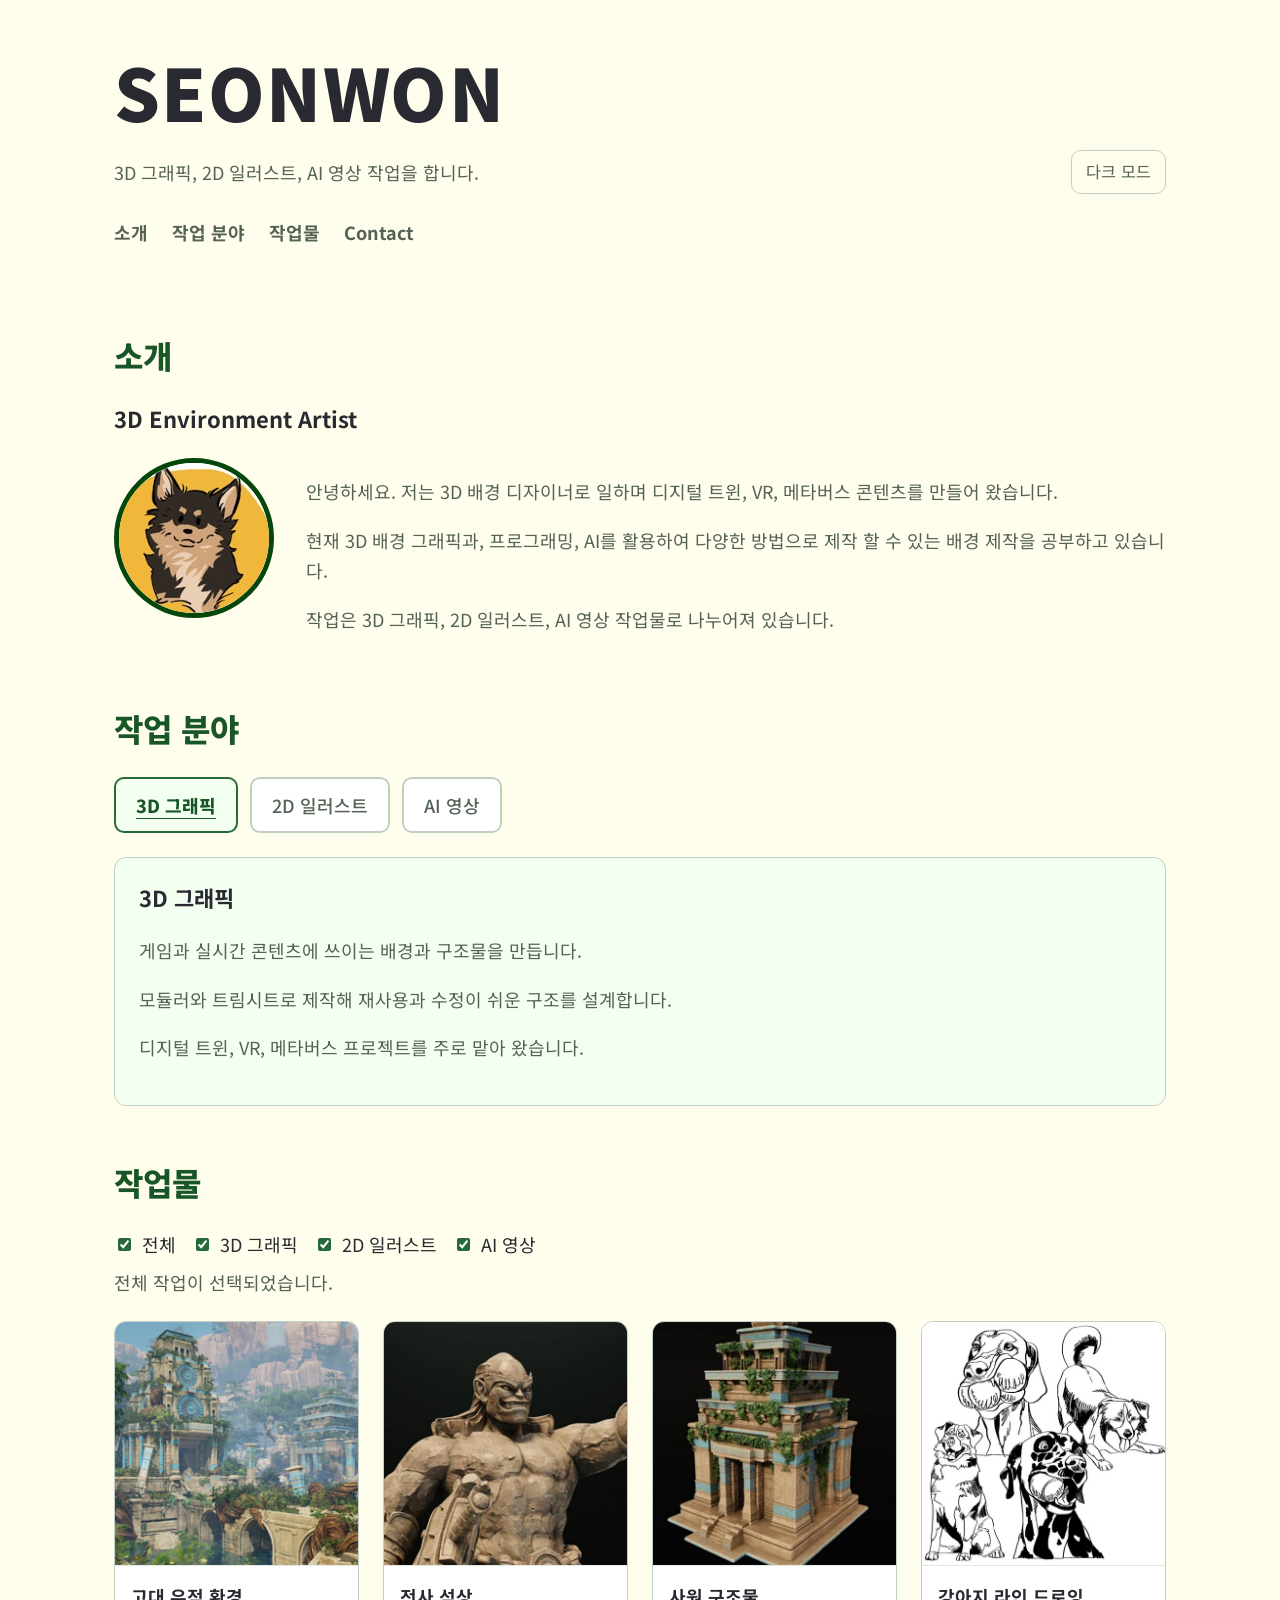
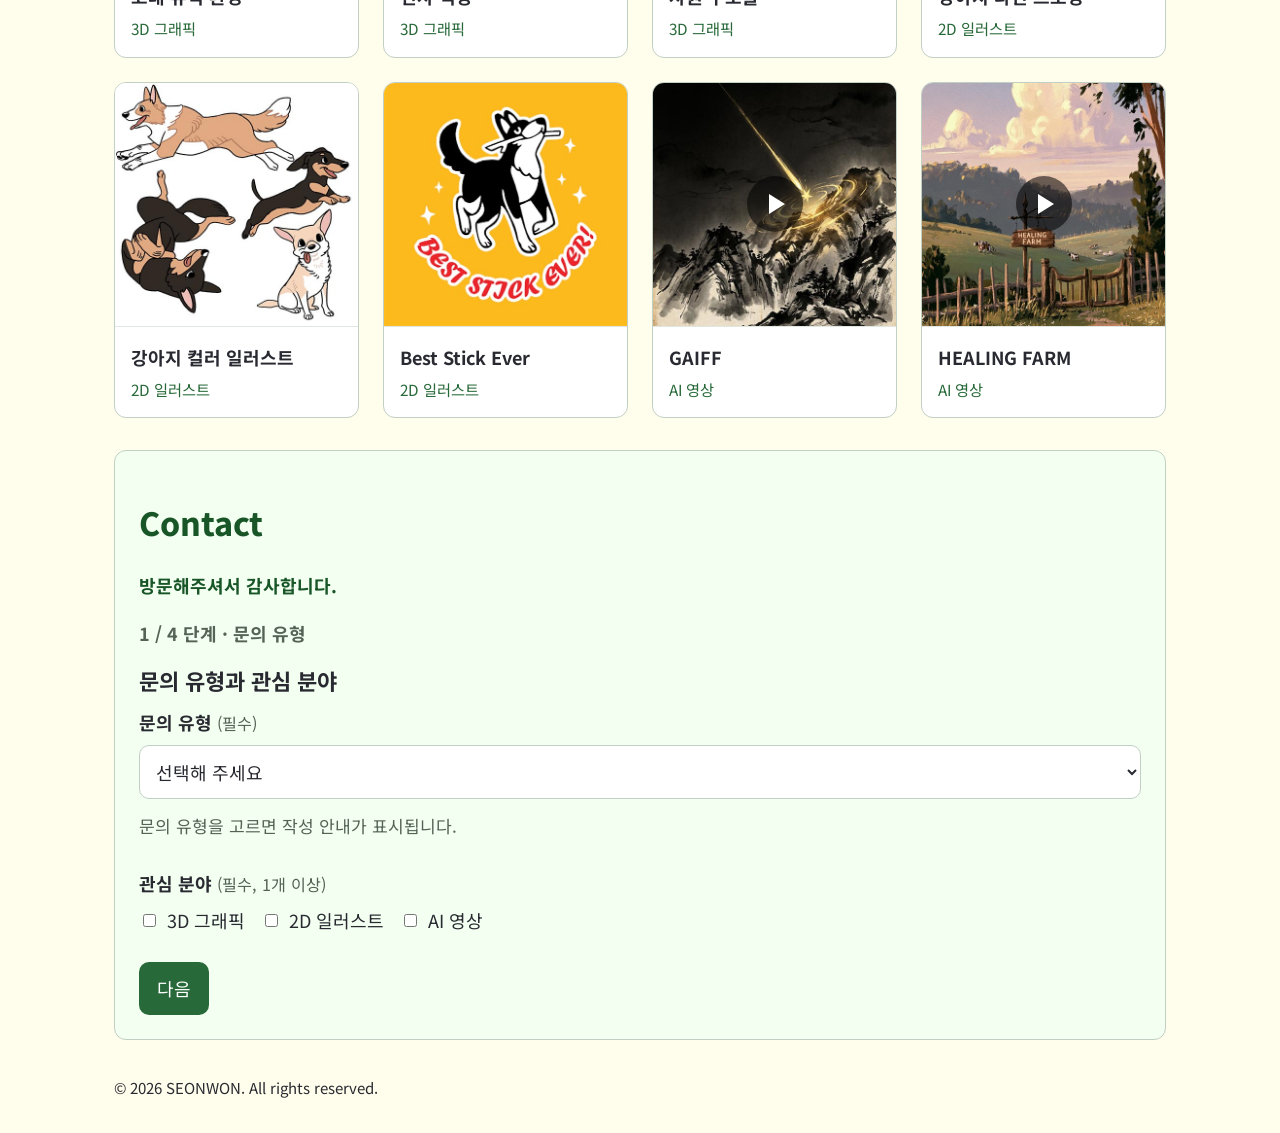
==== index.html @ eb2d67d2 "분야 이름을 3D 그래픽으로 통일함" ====
<!DOCTYPE html>
<html lang="ko">

<head>
  <meta charset="UTF-8">
  <meta name="viewport" content="width=device-width, initial-scale=1.0">
  <title>SEONWON</title>

  <link rel="preconnect" href="https://fonts.googleapis.com">
  <link rel="preconnect" href="https://fonts.gstatic.com" crossorigin>
  <link href="https://fonts.googleapis.com/css2?family=Noto+Sans+KR:wght@100..900&display=swap" rel="stylesheet">

  <link rel="stylesheet" href="style.css">
</head>

<body>
  <!--
    사용자 : 작업물을 보러 온 사람 (채용 담당자, 협업 제안자, 동료 창작자)
    목적 : 어떤 작업을 하는 사람인지 빠르게 파악한다.
    핵심 행동 : 관심 분야를 골라 작업물을 보고, 원본으로 이동하거나 문의를 남긴다.
    정보 순서 : 소개 > 작업 분야 > 작업물 > Contact
  -->
  <header>
    <h1>SEONWON</h1>

    <div class="header-row">
      <p>3D 그래픽, 2D 일러스트, AI 영상 작업을 합니다.</p>

      <!-- click 이벤트 : 테마 전환 -->
      <button id="themeButton" type="button">다크 모드</button>
    </div>

    <nav aria-label="Main Navigation">
      <a href="#about">소개</a>
      <a href="#fields">작업 분야</a>
      <a href="#works">작업물</a>
      <a href="#contact">Contact</a>
    </nav>
  </header>

  <main>
    <!-- 소개 -->
    <section id="about">
      <h2>소개</h2>
      <h3>3D Environment Artist</h3>

      <div class="about-row">
        <img src="assets/images/profile.jpg" alt="SEONWON 프로필 이미지">

        <div class="about-text">
          <p>안녕하세요. 저는 3D 배경 디자이너로 일하며 디지털 트윈, VR, 메타버스 콘텐츠를 만들어 왔습니다.</p>
          <p>현재 3D 배경 그래픽과, 프로그래밍, AI를 활용하여 다양한 방법으로 제작 할 수 있는 배경 제작을 공부하고 있습니다.</p>
          <p>작업은 3D 그래픽, 2D 일러스트, AI 영상 작업물로 나누어져 있습니다.</p>
        </div>
      </div>
    </section>

    <!-- 작업 분야 : 탭으로 전환 -->
    <section id="fields">
      <h2>작업 분야</h2>

      <!-- click 이벤트 : 탭 전환 -->
      <div class="tabs" role="tablist" aria-label="작업 분야 선택">
        <button type="button" class="tab is-active" data-target="#field-3d" aria-selected="true">3D 그래픽</button>
        <button type="button" class="tab" data-target="#field-illust" aria-selected="false">2D 일러스트</button>
        <button type="button" class="tab" data-target="#field-video" aria-selected="false">AI 영상</button>
      </div>

      <div id="field-3d" class="panel is-active">
        <h3>3D 그래픽</h3>
        <p>게임과 실시간 콘텐츠에 쓰이는 배경과 구조물을 만듭니다.</p>
        <p>모듈러와 트림시트로 제작해 재사용과 수정이 쉬운 구조를 설계합니다.</p>
        <p>디지털 트윈, VR, 메타버스 프로젝트를 주로 맡아 왔습니다.</p>
      </div>

      <div id="field-illust" class="panel" hidden>
        <h3>2D 일러스트</h3>
        <p>동물을 주제로 한 드로잉과 굿즈 디자인 작업을 합니다.</p>
        <p>드로잉과 일러스트 작업으로 스티커와 엽서 등의 굿즈를 제작중 입니다.</p>
        <p>무념무개라는 이름으로 작업을 올리고 있습니다.</p>
      </div>

      <div id="field-video" class="panel" hidden>
        <h3>AI 영상</h3>
        <p>AI 도구를 활용해 짧은 영상을 만듭니다.</p>
        <p>장면의 분위기와 연출을 직접 설계하고 다듬는 과정을 거칩니다.</p>
        <p>수묵화, 회화풍 배경 등 그림 질감을 살린 연출을 실험하고 있습니다.</p>
      </div>
    </section>

    <!-- 작업물 : 필터 + 그리드 + 모달 -->
    <section id="works">
      <h2>작업물</h2>

      <!-- change 이벤트 : 분야 필터 -->
      <div class="work-filter">
        <label class="checkrow">
          <input type="checkbox" id="checkAll" checked>
          전체
        </label>

        <label class="checkrow">
          <input type="checkbox" class="category-check" value="3d" checked>
          3D 그래픽
        </label>

        <label class="checkrow">
          <input type="checkbox" class="category-check" value="illust" checked>
          2D 일러스트
        </label>

        <label class="checkrow">
          <input type="checkbox" class="category-check" value="video" checked>
          AI 영상
        </label>
      </div>

      <p id="filterStatus" aria-live="polite">전체 작업이 선택되었습니다.</p>

      <!-- 카드는 script.js가 채웁니다 -->
      <ul id="workGrid" class="work-grid"></ul>
    </section>

    <!--
      연락처 : 4단계 문의 흐름
      사용자 목표 : 협업·작업 문의를 남긴다
      핵심 행동 : 유형·분야 선택 > 연락 정보 입력 > 내용 확인 후 제출
      완료 조건 : 3단계에서 제출하면 4단계 완료 화면이 표시된다
      단계 : 1 선택 > 2 입력 > 3 확인 > 4 완료 (script.js의 showStep()로 전환)
    -->
    <section id="contact" class="contact-card">
      <h2>Contact</h2>

      <!-- input 이벤트의 결과가 표시되는 자리 -->
      <p id="greeting" aria-live="polite">방문해주셔서 감사합니다.</p>

      <!-- 진행 상태 : showStep()이 갱신 -->
      <p id="stepStatus" aria-live="polite">1 / 4 단계 · 문의 유형</p>

      <!-- novalidate : 브라우저 기본 검사 대신 script.js가 직접 검사하고 안내 -->
      <form id="contact-form" novalidate>

        <!-- 1단계 : 선택 -->
        <div class="step-panel" data-step="1">
          <h3 tabindex="-1">문의 유형과 관심 분야</h3>

          <div class="field">
            <!-- change 이벤트 : 문의 유형 선택 -->
            <label for="inquiryType">문의 유형 <span class="required">(필수)</span></label>
            <select id="inquiryType" name="inquiryType" aria-required="true">
              <option value="">선택해 주세요</option>
              <option value="collab">협업 문의</option>
              <option value="work">작업 문의</option>
              <option value="etc">기타</option>
            </select>
            <p class="field-error" hidden></p>
          </div>

          <p id="inquiryGuide" aria-live="polite">문의 유형을 고르면 작성 안내가 표시됩니다.</p>

          <div class="field" role="group" aria-labelledby="interestLabel">
            <div id="interestLabel" class="field-label">관심 분야 <span class="required">(필수, 1개 이상)</span></div>

            <div class="work-filter">
              <label class="checkrow">
                <input type="checkbox" class="interest-check" name="interest" value="3d">
                3D 그래픽
              </label>

              <label class="checkrow">
                <input type="checkbox" class="interest-check" name="interest" value="illust">
                2D 일러스트
              </label>

              <label class="checkrow">
                <input type="checkbox" class="interest-check" name="interest" value="video">
                AI 영상
              </label>
            </div>
            <p class="field-error" hidden></p>
          </div>

          <div class="step-actions">
            <button type="button" class="next-button">다음</button>
          </div>
        </div>

        <!-- 2단계 : 입력 -->
        <div class="step-panel" data-step="2" hidden>
          <h3 tabindex="-1">연락 정보와 문의 내용</h3>

          <div class="field">
            <!-- input 이벤트 : 이름 입력 -->
            <label for="visitorName">이름 <span class="required">(필수)</span></label>
            <input type="text" id="visitorName" name="visitorName" maxlength="10" autocomplete="name" aria-required="true">
            <p class="field-error" hidden></p>
          </div>

          <div class="field">
            <label for="email">Email <span class="required">(필수)</span></label>
            <input type="email" id="email" name="email" autocomplete="email" aria-required="true">
            <p class="field-error" hidden></p>
          </div>

          <div class="field">
            <label for="message">Message <span class="required">(필수)</span></label>
            <textarea id="message" name="message" aria-required="true"></textarea>
            <p class="field-error" hidden></p>
          </div>

          <div class="step-actions">
            <button type="button" class="prev-button">이전</button>
            <button type="button" class="next-button">다음</button>
          </div>
        </div>

        <!-- 3단계 : 확인 (입력값은 script.js가 채웁니다) -->
        <div class="step-panel" data-step="3" hidden>
          <h3 tabindex="-1">입력 내용 확인</h3>
          <p>내용을 확인하고 제출해 주세요. 고칠 항목은 수정 버튼으로 돌아갈 수 있습니다.</p>

          <ul class="summary">
            <li class="summary-row">
              <span class="summary-label">문의 유형</span>
              <span class="summary-value" id="sumType"></span>
              <button type="button" class="edit-button" data-goto="1" aria-label="문의 유형 수정">수정</button>
            </li>
            <li class="summary-row">
              <span class="summary-label">관심 분야</span>
              <span class="summary-value" id="sumInterests"></span>
              <button type="button" class="edit-button" data-goto="1" aria-label="관심 분야 수정">수정</button>
            </li>
            <li class="summary-row">
              <span class="summary-label">이름</span>
              <span class="summary-value" id="sumName"></span>
              <button type="button" class="edit-button" data-goto="2" aria-label="이름 수정">수정</button>
            </li>
            <li class="summary-row">
              <span class="summary-label">Email</span>
              <span class="summary-value" id="sumEmail"></span>
              <button type="button" class="edit-button" data-goto="2" aria-label="이메일 수정">수정</button>
            </li>
            <li class="summary-row">
              <span class="summary-label">Message</span>
              <span class="summary-value" id="sumMessage"></span>
              <button type="button" class="edit-button" data-goto="2" aria-label="메시지 수정">수정</button>
            </li>
          </ul>

          <div class="step-actions">
            <button type="button" class="prev-button">이전</button>
            <button id="submitButton" type="submit">제출하기</button>
          </div>
        </div>

        <!-- 4단계 : 완료 -->
        <div class="step-panel" data-step="4" hidden>
          <h3 tabindex="-1">작성이 완료되었습니다</h3>

          <!-- 완료 메시지 : 제출할 때 script.js가 채웁니다 -->
          <p id="submitMessage"></p>

          <div class="step-actions">
            <button id="restartButton" type="button">새 문의 작성</button>
          </div>
        </div>

      </form>
    </section>

  </main>

  <footer>
    <small>© 2026 SEONWON. All rights reserved.</small>
  </footer>

  <!-- 작업물 상세 모달 -->
  <div id="workModal" class="modal" hidden>
    <div class="modal-overlay" data-close></div>

    <div class="modal-box" role="dialog" aria-modal="true" aria-labelledby="modalTitle">
      <button type="button" class="modal-close" data-close aria-label="닫기">✕</button>

      <!-- 이미지 또는 영상 플레이어가 들어가는 자리 -->
      <div id="modalMedia" class="modal-media"></div>

      <h3 id="modalTitle"></h3>
      <p id="modalDesc"></p>
      <a id="modalLink" class="modal-link" href="#" target="_blank" rel="noopener"></a>
    </div>
  </div>

  <!-- 자바스크립트 연결 -->
  <script src="script.js"></script>

</body>

</html>
---- style.css ----
/* ===== 색 팔레트 ===== */

:root{
    --bg: #fffdeb;            /* 페이지 배경 (크림) */
    --surface: #ffffff;       /* 카드, 모달 바탕 */
    --surface-soft: #f3fff1;  /* 패널, 연한 강조 바탕 */

    --text: #292a31;          /* 본문 글자 */
    --text-soft: #556357;     /* 설명문, 보조 글자 */

    --border: #c1cfc4;        /* 일반 테두리 */
    --border-soft: #dfe7e0;   /* 약한 구분선 */

    --green: #276938;         /* 메인 포인트 */
    --green-dark: #185527;    /* 제목, hover */
    --green-deep: #05460a;    /* 가장 진한 초록 */

    --focus: #5a9c6b;         /* 포커스 테두리 (배경과 확실히 달라야 함) */

    --success-text: #185527;
    --success-bg: #e3f5e6;

    --disabled-bg: #a8b5aa;

    --error: #b3261e;         /* 입력 오류 문구와 테두리 */
}

/* 다크 모드는 위 변수의 값만 바꿔치기. */
body.dark{
    --bg: #21271f;
    --surface: #2e332e;
    --surface-soft: #333a33;

    --text: #f3e7ce;
    --text-soft: #b6c2b5;

    --border: #4f584f;
    --border-soft: #3c443c;

    --green: #8cc47e;
    --green-dark: #a8d69b;
    --green-deep: #8cc47e;

    --focus: #c4b77e;

    --success-text: #d7f0d9;
    --success-bg: #2f4433;

    --disabled-bg: #4f584f;

    --error: #ff9a8f;

    --accent: #eba421;        /* 다크 모드에서만 쓰는 강조색 (선택된 탭) */
}


body{
    color: var(--text);
    font-family: 'Noto Sans KR', sans-serif;
    font-size: 18px;
    line-height: 1.6;
    margin: 0;
    background-color: var(--bg);
}

header,
main,
footer{
    /* 좁은 화면에서는 사용가능한 너비에 맞춰 줄어듬. */
    width: 100%;

    /* 넓은 화면에서도 콘텐츠는 1100px보다 커지지 않음. */
    max-width: 1100px;

    margin: 0 auto;
    padding-left: 24px;
    padding-right: 24px;
}

header{
    padding-top: 48px;
    padding-bottom: 32px;
}

section{
    margin-top: 56px;
}

footer{
    padding-top: 32px;
    padding-bottom: 32px;
}

*,
*::before,
*::after{
    box-sizing: border-box;
}

/* 모달이 열려 있는 동안 뒷배경이 스크롤되지 않게 */
body.modal-open{
    overflow: hidden;
}

/* ===== 헤더 ===== */

.header-row{
    display: flex;
    flex-wrap: wrap;
    align-items: center;
    justify-content: space-between;
    gap: 16px;
}

.header-row p{
    margin: 0;
}

nav{
    display: flex;

    /* 메뉴 들어갈 자리가 부족하면 다음 줄로 이동 */
    flex-wrap: wrap;

    gap: 24px;
    margin-top: 24px;
}

nav a {
    color: var(--text-soft);
    font-weight: 700;
    text-decoration: none;
}

nav a:hover{
    color: var(--green-dark);
}


/* ===== 제목 ===== */

h1{
    font-size: 72px;
    font-weight: 1000;
    line-height: 1.2;
    letter-spacing: 0.02em;
    margin: 0 0 16px;
}

h2{
    color: var(--green-dark);
    font-size: 32px;
    font-weight: 800;
    line-height: 1.3;
}

h3{
    font-size: 22px;
    font-weight: 700;
    line-height: 1.4;
}

p{
    color: var(--text-soft);
    line-height: 1.7;
}


/* ===== 소개 프로필 이미지 ===== */

.about-row{
    display: flex;
    align-items: flex-start;   /* 위쪽 선을 맞춤 */
    gap: 32px;
    margin-top: 24px;
}

#about img{
    display: block;
    width: 160px;
    height: 160px;
    object-fit: cover;
    border-radius: 50%;
    border: 5px solid var(--green-deep);

    /* 글이 길어져도 이미지가 찌그러지지 않게 고정 */
    flex: 0 0 auto;
    margin: 0;
}

.about-text p:first-child{
    margin-mid: 0;
}


/* ===== 입력 요소 공통 ===== */

input,
select,
textarea{
    width: 100%;
    min-width: 0;
    padding: 12px;
    color: var(--text);
    background-color: var(--surface);
    border: 1px solid var(--border);
    border-radius: 10px;
}

textarea{
    min-height: 120px;
    resize: vertical;
}

button {
    padding: 12px 18px;
    border: none;
    border-radius: 10px;
    color: #ffffff;
    background-color: var(--green);
    cursor: pointer;
    transition: background-color 0.2s, transform 0.2s;
}

input,
select,
textarea,
button{
    font: inherit;
}

/* hover는 기본색과 달라야함. */
button:hover {
    background-color: var(--green-dark);
}

/* 포커스 테두리는 배경색과 확실히 다르게 표현.
   키보드만 쓰는 사람에게는 지금 위치를 알려주는 유일한 표시입니다 */
button:focus,
input:focus,
select:focus,
textarea:focus{
    outline: 3px solid var(--focus);
    outline-offset: 2px;
}

button:active {
    transform: translateY(1px);
}

/* 테마 버튼 : 보조 기능이라 외곽선만 위 button 규칙을 덮어써야 하므로 반드시 아래쪽에 배치. */
#themeButton{
    flex: 0 0 auto;
    padding: 8px 14px;
    font-size: 0.9em;
    color: var(--text-soft);
    background-color: transparent;
    border: 1px solid var(--border);
}

#themeButton:hover{
    color: var(--green-dark);
    background-color: var(--surface-soft);
}

body.dark #themeButton:hover{
    color: var(--bg);
    background-color: var(--accent);
}


/* ===== 작업 분야 탭 ===== */

.tabs {
    display: flex;

    /* 자리가 부족하면 다음 줄로 넘어감 */
    flex-wrap: wrap;

    gap: 12px;
    margin-bottom: 24px;
}

.tab {
    padding: 12px 20px;

    border: 2px solid var(--border);

    border-radius: 10px;
    color: var(--text-soft);
    background-color: var(--surface);

    font-weight: 500;
    text-decoration: none;

    cursor: pointer;
}

.tab:hover {
    background-color: var(--surface-soft);
}

/* 선택된 탭 : 색 + 굵기 + 밑줄 세 가지로 표시. 색만으로 구분하면 색각 이상이 있는 사람은 알아볼 수 없다. */
.tab.is-active {
    color: var(--green-dark);
    border-color: var(--green);
    background-color: var(--surface-soft);
    font-weight: 800;
    text-decoration: underline;
    text-underline-offset: 5px;
}

body.dark .tab.is-active{
    color: var(--bg);
    border-color: var(--accent);
    background-color: var(--accent);
}

.panel {
    padding: 24px;
    border: 1px solid var(--border);
    border-radius: 12px;
    background-color: var(--surface-soft);
}

.panel h3{
    margin-top: 0;
}


/* ===== 작업물 필터 ===== */

.work-filter{
    display: flex;
    flex-wrap: wrap;
    gap: 16px;
    margin-bottom: 8px;
}

.checkrow{
    display: flex;
    align-items: center;
    gap: 8px;
}

/* 체크박스는 글자 옆에 작게 두어야 하므로 너비를 되돌림. */
.checkrow input[type="checkbox"]{
    width: auto;
    flex: 0 0 auto;
    accent-color: var(--green);
}

#filterStatus{
    margin-top: 0;
    margin-bottom: 24px;
}


/* ===== 작업물 그리드 ===== */

.work-grid{
    list-style-type: none;
    padding-left: 0;
    margin: 0;

    display: grid;
    grid-template-columns: repeat(auto-fit, minmax(240px, 1fr));
    gap: 24px;
}

.work-card{
    min-width: 0;
}

/* 카드 전체를 버튼으로 만들어 키보드로도 열 수 있도록 추가. */
.work-button{
    display: block;
    width: 100%;
    padding: 0;
    border: 1px solid var(--border);
    border-radius: 12px;
    background-color: var(--surface);
    overflow: hidden;
    text-align: left;
    color: inherit;
    cursor: pointer;
    transition: border-color 0.2s, transform 0.2s;
}

/* hover 시 테두리가 진해져야 반응이 보입니다 */
.work-button:hover{
    border-color: var(--green);
    background-color: var(--surface);
    transform: translateY(-2px);
}

.work-thumb{
    position: relative;
    display: block;

    aspect-ratio: 1 / 1;

    background-color: #ffffff;
}

.work-thumb img{
    display: block;
    width: 100%;
    height: 100%;
    object-fit: cover;
}

/* 영상 카드에만 올라가는 재생 아이콘 */
.play-icon{
    position: absolute;
    top: 50%;
    left: 50%;
    transform: translate(-50%, -50%);

    width: 56px;
    height: 56px;
    border-radius: 50%;
    background-color: rgba(0, 0, 0, 0.55);
}

.play-icon::after{
    content: "";
    position: absolute;
    top: 50%;
    left: 54%;
    transform: translate(-50%, -50%);

    border-style: solid;
    border-width: 10px 0 10px 16px;
    border-color: transparent transparent transparent #ffffff;
}

.work-info{
    display: block;
    padding: 16px;

    /* 흰 카드 위에서도 보이는 농도여야 구분선 역할을 합니다 */
    border-top: 1px solid var(--border-soft);
}

.work-title{
    display: block;
    font-weight: 700;
}

.work-category{
    display: block;
    margin-top: 5px;
    font-size: 0.85em;
    color: var(--green);
}


/* ===== 작업물 상세 모달 ===== */

.modal{
    position: fixed;
    inset: 0;
    z-index: 100;

    display: flex;
    align-items: center;
    justify-content: center;
    padding: 24px;
}

/* hidden 속성이 붙으면 display:flex 때문에 안 숨겨지므로 따로 지정. */
.modal[hidden]{
    display: none;
}

.modal-overlay{
    position: absolute;
    inset: 0;
    background-color: rgba(22, 28, 22, 0.72);
}

.modal-box{
    position: relative;
    width: 100%;
    max-width: 720px;
    max-height: 90vh;
    overflow-y: auto;

    padding: 24px;
    border-radius: 16px;
    background-color: var(--surface);
}

.modal-close{
    position: absolute;
    top: 16px;
    right: 16px;

    width: 40px;
    height: 40px;
    padding: 0;
    border-radius: 50%;
    color: var(--text-soft);
    background-color: var(--surface);
    border: 1px solid var(--border);
}

.modal-close:hover{
    color: var(--green-dark);
    background-color: var(--surface-soft);
}

.modal-media{
    border-radius: 12px;
    overflow: hidden;
    background-color: #ffffff;
}

.modal-media img{
    display: block;
    width: 100%;
    height: auto;
}

.modal-media iframe{
    display: block;
    width: 100%;

    aspect-ratio: 16 / 9;
    border: 0;
}

.modal-box h3{
    margin-bottom: 8px;
}

.modal-link{
    display: inline-block;
    margin-top: 8px;
    color: var(--green);
    font-weight: 700;
}


/* ===== Contact ===== */

.contact-card {
    padding: 24px;
    margin-top: 32px;
    background-color: var(--surface-soft);
    border: 1px solid var(--border);
    border-radius: 12px;
}

/* 입력 항목이 여러 개이므로 세로 정렬. */
form {
    display: flex;
    flex-direction: column;
    align-items: stretch;
    gap: 12px;
}

form label{
    font-weight: 700;
    margin-bottom: -4px;
}

#submitButton{
    /* 버튼만 내용 너비로 두어 폼이 답답해 보이지 않게 한다. */
    align-self: flex-start;
    margin-top: 8px;
}

#greeting{
    font-weight: 700;
    color: var(--green-dark);
    margin-top: 0;
}

#inquiryGuide{
    margin-top: 0;
    font-size: 0.95em;
}

#submitMessage{
     margin-top: 16px;
     color: var(--text-soft);
}

#submitMessage.is-success{
     color: var(--success-text);
     background-color: var(--success-bg);
     padding: 12px;
     border-radius: 10px;
     font-weight:700;
}

#submitButton:disabled{
     color: #ffffff;
     background-color: var(--disabled-bg);
     cursor: not-allowed;
}


/* ===== Contact 4단계 흐름 ===== */

.step-panel{
    display: flex;
    flex-direction: column;
    gap: 12px;
}

/* hidden 속성이 display:flex 때문에 무시되지 않도록 따로 지정. */
.step-panel[hidden]{
    display: none;
}

.step-panel h3{
    margin: 0;
}

/* 단계가 바뀔 때 제목으로 포커스를 옮기므로, 제목에는 테두리를 그리지 않는다 */
.step-panel h3:focus{
    outline: none;
}

#stepStatus{
    margin: 0 0 16px;
    font-weight: 700;
    color: var(--text-soft);
}

/* 입력 칸 하나 : 라벨 + 입력 + 오류 문구 */
.field{
    display: flex;
    flex-direction: column;
    gap: 12px;
}

/* 체크박스 묶음의 제목. form label과 같은 모양. */
.field-label{
    font-weight: 700;
    margin-bottom: -4px;
}

/* form label 규칙이 체크박스 글자까지 굵게 만들지 않도록 되돌림. */
form .checkrow{
    font-weight: 400;
    margin-bottom: 0;
}

.required{
    font-weight: 400;
    font-size: 0.9em;
    color: var(--text-soft);
}

/* 오류 문구 */
.field-error{
    margin: -4px 0 0;
    font-size: 0.95em;
    font-weight: 700;
    color: var(--error);
}

/* 오류 표시 */
.field-error::before{
    content: "⚠ ";
}

[aria-invalid="true"]{
    border-color: var(--error);
    box-shadow: 0 0 0 1px var(--error);
}

/* 이전 / 다음 / 제출 버튼 묶음 */
.step-actions{
    display: flex;
    flex-wrap: wrap;
    gap: 12px;
    margin-top: 8px;
}

.step-actions #submitButton{
    margin-top: 0;
}

/* 이전, 수정 : 보조 버튼이라 외곽선만, 위 button 규칙을 덮어써야 하므로 아래쪽에 배치. */
.prev-button,
.edit-button{
    color: var(--text-soft);
    background-color: transparent;
    border: 1px solid var(--border);
}

.prev-button:hover,
.edit-button:hover{
    color: var(--green-dark);
    background-color: var(--surface-soft);
}

body.dark .prev-button:hover,
body.dark .edit-button:hover{
    color: var(--bg);
    background-color: var(--accent);
}

/* 3단계 확인 목록 */
.summary{
    list-style-type: none;
    padding-left: 0;
    margin: 0;
}

.summary-row{
    display: flex;
    align-items: flex-start;
    gap: 16px;
    padding: 12px 0;
    border-bottom: 1px solid var(--border-soft);
}

.summary-label{
    flex: 0 0 6em;
    font-weight: 700;
}

.summary-value{
    flex: 1;
    min-width: 0;
    color: var(--text);
    overflow-wrap: anywhere;
    white-space: pre-wrap;
}

.edit-button{
    flex: 0 0 auto;
    padding: 6px 14px;
    font-size: 0.9em;
}


/* 웹페이지가 표시되는 가로 폭이 768px 이하일 때만 적용 */
@media (max-width: 768px) {
    body{
        font-size: 16px;
    }

    header{
        padding-top: 32px;
        padding-bottom: 24px;
    }

    section{
        margin-top: 40px;
    }

    h1{
        font-size: 36px;
    }

    h2{
        font-size: 28px;
    }

    /* 설명문과 테마 버튼을 위에서 아래로 배치 */
    .header-row{
        flex-direction: column;
        align-items: flex-start;
        gap: 8px;
    }

    /*가로메뉴를 위에서 아래로 배치*/
    nav{
        flex-direction: column;
        align-items: stretch;
        gap: 8px;
    }

    nav a{
        /*링크 글자 주변에도 누를 수 있는 여백 추가*/
        padding: 8px 0;
    }

    /* 작업 분야 필터를 한 열로 배치 */
    .work-filter{
        flex-direction: column;
        gap: 8px;
    }

    /* 작업 카드를 한 열로 배치 */
    .work-grid{
        grid-template-columns: 1fr;
    }

    button{
        /*모바일에서도 버튼의 누르는 영역이 너무 낮아지지 않게 설정*/
        min-height: 48px;
        width: 100%;
    }

    /* 아래 버튼들은 가로로 늘리지 않습니다 */
    .tab,
    #themeButton,
    .modal-close,
    .work-button{
        width: auto;
        min-height: auto;
    }

    .work-button{
        width: 100%;
    }

    #submitButton{
        align-self: stretch;
    }

    .modal{
        padding: 16px;
    }

    .modal-box{
        padding: 20px;
    }

    /* 확인 목록 : 제목과 수정 버튼은 윗줄, 내용은 아랫줄 */
    .summary-row{
        flex-wrap: wrap;
        gap: 8px 16px;
    }

    .summary-label{
        flex: 1;
    }

    .summary-value{
        order: 3;
        flex: 1 0 100%;
    }

    /* 수정 버튼은 가로로 늘리지 않되, 누르는 영역은 확보 */
    .edit-button{
        width: auto;
        min-height: 44px;
    }

    /* 좁은 화면에서는 프로필과 글을 위아래로 배치 */
    .about-row{
        flex-direction: column;
        gap: 16px;
    }
}
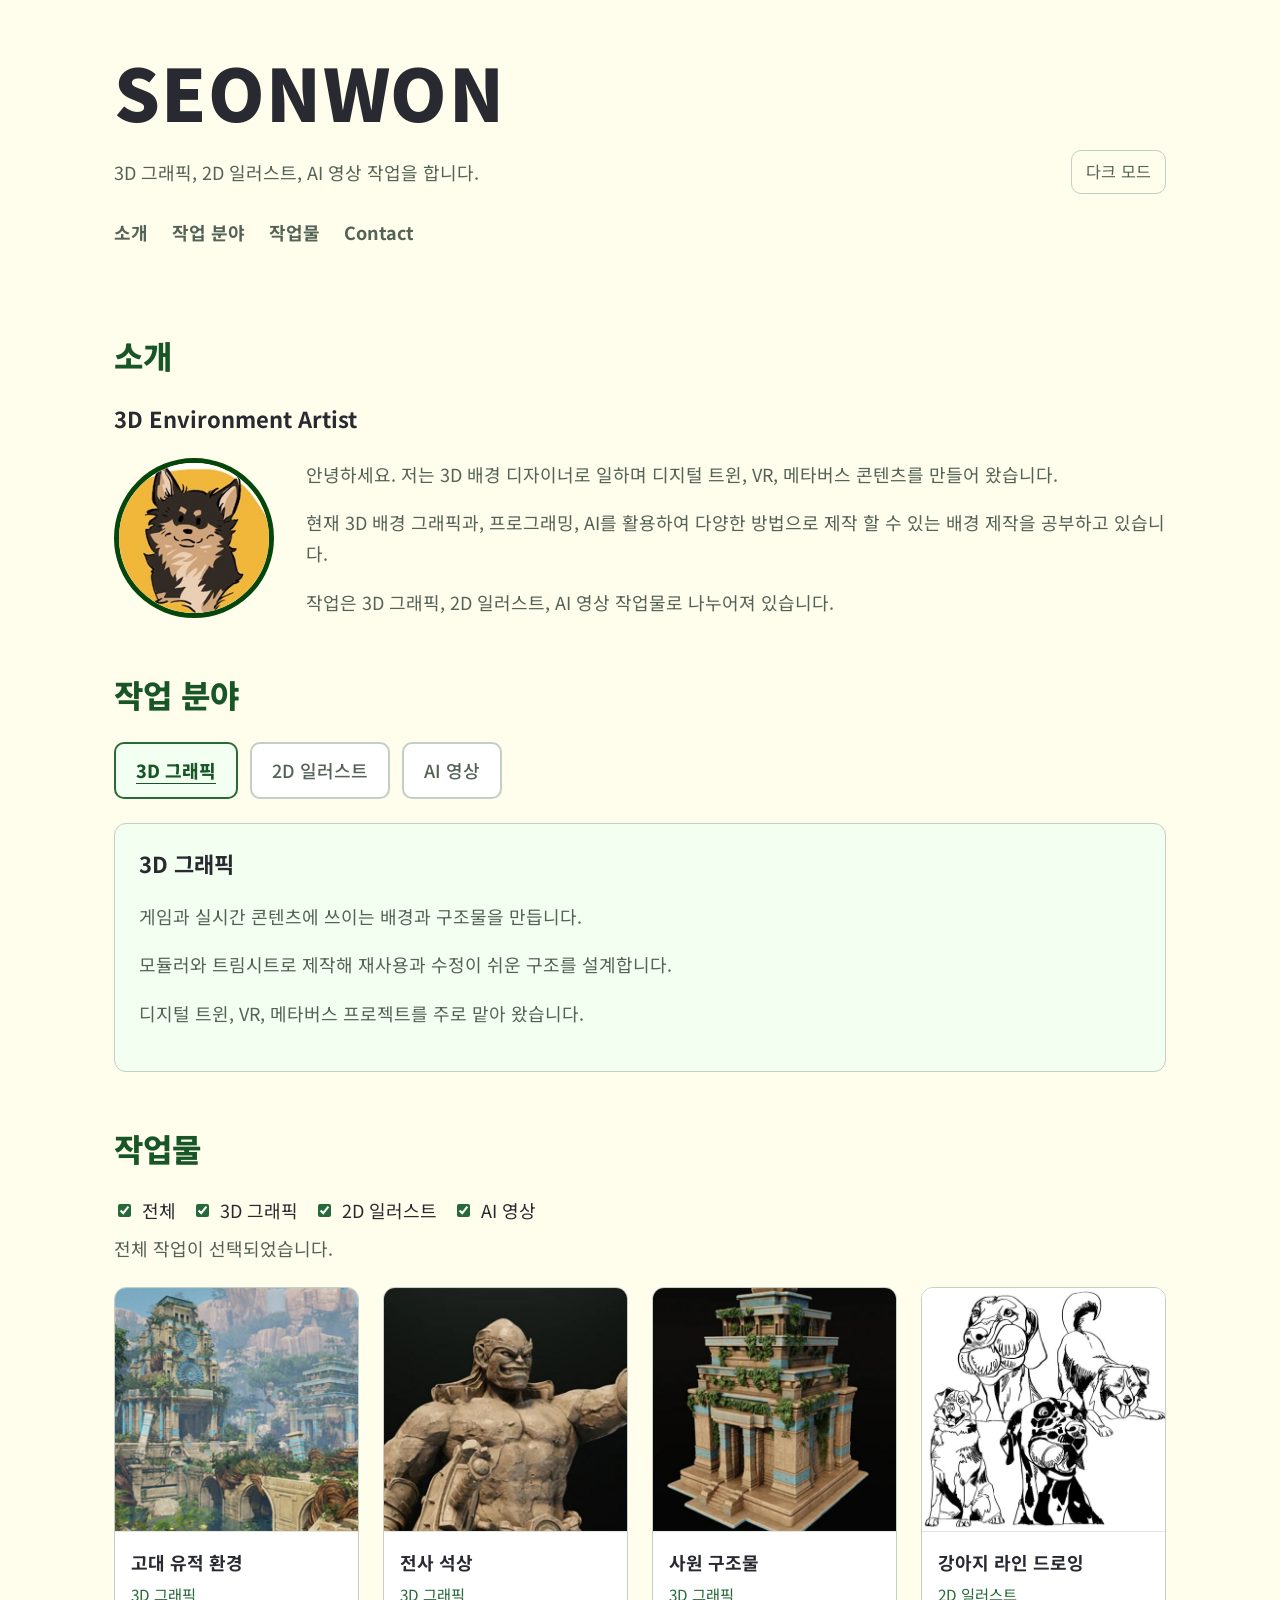
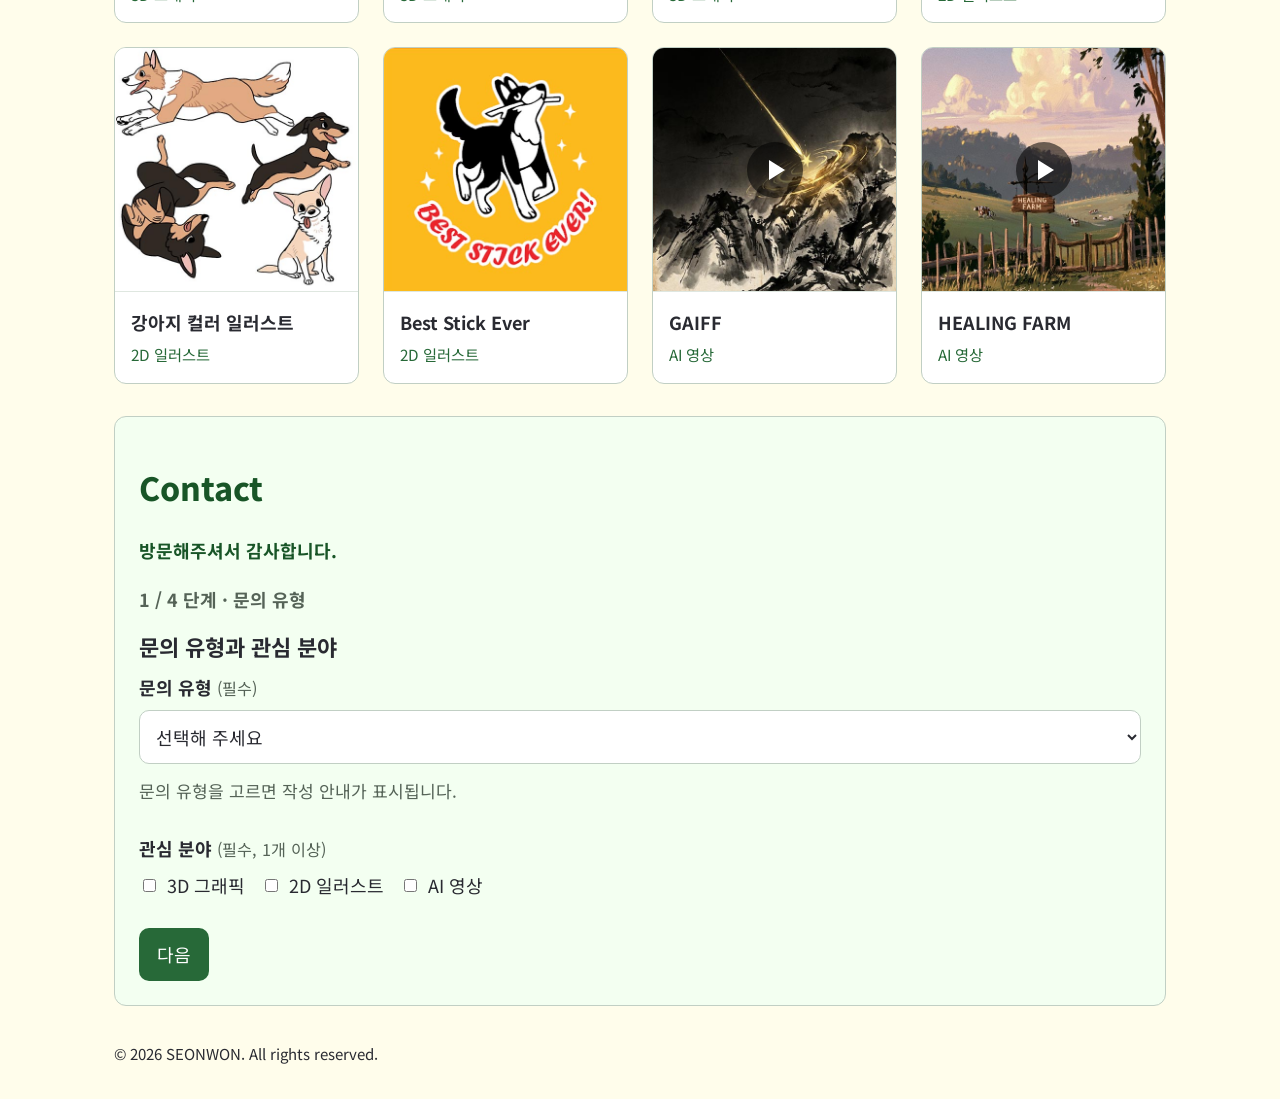
==== commit 25f87b39: "확인화면과 완료문구에 관련작업 반영" ====
--- a/index.html
+++ b/index.html
@@ -137,6 +137,15 @@
       <!-- 진행 상태 : showStep()이 갱신 -->
       <p id="stepStatus" aria-live="polite">1 / 4 단계 · 문의 유형</p>
 
+      <!--작업물에서 문의로 들어온경우 : 어떤 작업과 연결되어있는지 표시-->
+      <div id="workLink" class="work-link" hidden>  <!-- 어떤 작업을 보고 문의 중인지 확인. 연결이 없으면 hidden으로 숨긴다.-->
+        <p id="workLinkText"></p>                   <!-- JS에서 "'작품명' 작업을 보고~~" 글을 채움-->
+        <button type="button" id="unlinkButton" class="unlink-button"> 연결해제 </button>
+      </div>
+
+      <!-- 연결, 해제 결과를 알려주는 문구. -->
+      <p id="linkStatus" aria-live="polite"></p>    <!-- aria-live="polite" 현재 읽고있는 내용을 끝낸 후 변경 내용을 읽음.-->
+
       <!-- novalidate : 브라우저 기본 검사 대신 script.js가 직접 검사하고 안내 -->
       <form id="contact-form" novalidate>
 
@@ -230,6 +239,13 @@
               <span class="summary-value" id="sumInterests"></span>
               <button type="button" class="edit-button" data-goto="1" aria-label="관심 분야 수정">수정</button>
             </li>
+            <!-- 3단계 확인 화면 : 연결된 작업이 있을 때만 JS가 보여줌.-->
+            <li class="summary-row" id="sumWorkRow" hidden>
+              <span class="summary-label">관련작업</span>
+              <span class="summary-value" id="sumWork"></span>      <!-- 작품명이 들어갈 자리 -->
+              <!--data-goto="1" >> 누르면 1단계로 돌아감.-->
+              <button type="button" class="edit-button" data-goto="1" aria-label="관련 작업 수정">수정</button>
+            </li>
             <li class="summary-row">
               <span class="summary-label">이름</span>
               <span class="summary-value" id="sumName"></span>
@@ -287,6 +303,9 @@
       <h3 id="modalTitle"></h3>
       <p id="modalDesc"></p>
       <a id="modalLink" class="modal-link" href="#" target="_blank" rel="noopener"></a>
+
+      <!-- click 이벤트 : 이 작업으로 문의하기-->
+      <button type="button" id="modalInquiryButton" class="modal-inquiry"> 이 작업으로 문의하기 </button>
     </div>
   </div>
 
--- a/style.css
+++ b/style.css
@@ -170,7 +170,7 @@
 
 .about-row{
     display: flex;
-    align-items: flex-start;   /* 위쪽 선을 맞춤 */
+    align-items: center;        /* 사진과 글을 가운데(center)에 맞춤 */
     gap: 32px;
     margin-top: 24px;
 }
@@ -189,12 +189,14 @@
 }
 
 .about-text p:first-child{
-    margin-mid: 0;
-}
-
+    margin-top: 0;              /* 첫 문단 위쪽 기본 여백제거*/
+}
+
+.about-text p:last-child{
+    margin-bottom: 0;           /*마지막 문단 아래쪽 기본 여백 제거*/
+}
 
 /* ===== 입력 요소 공통 ===== */
-
 input,
 select,
 textarea{
@@ -542,6 +544,11 @@
     font-weight: 700;
 }
 
+/*모달안의 '이작업으로 문의하기' 버튼 */
+.modal-inquiry{
+    display: block;         /* 링크아래 줄로 내려옴*/
+    margin-top: 16px;
+}
 
 /* ===== Contact ===== */
 
@@ -721,6 +728,11 @@
     border-bottom: 1px solid var(--border-soft);
 }
 
+/* display:flex이 hidden 속성을 덮어쓰기 때문에, 무시되지 않도록 숨김은 따로 지정. */
+.summary-row[hidden]{
+    display: none;
+}
+
 .summary-label{
     flex: 0 0 6em;
     font-weight: 700;
@@ -740,6 +752,59 @@
     font-size: 0.9em;
 }
 
+/* 작업물에서 이어진 문의 연결 표시 */
+.work-link{
+    display: flex;                      /*글과 해제버튼을 한 줄에*/
+    align-items: center;
+    justify-content: space-between;
+    gap: 12px;
+    margin-bottom: 12px;
+    padding: 12px 16px;
+    border: 1px solid var(--green);
+    border-radius: 10px;
+    background-color: var(--surface);
+}
+
+/* 위의 display:flex이 hidden 속성을 덮어쓰기 때문에, 무시되지 않도록 숨김은 따로 지정. */
+.work-link[hidden]{
+    display: none;
+}
+
+.work-link p{
+    margin: 0;
+    font-weight: 700;
+}
+
+/* 연결 해제 : 보조 버튼이라 외곽선만 */
+.unlink-button{
+    flex: 0 0 auto;                 /*버튼이 줄어들거나 늘어나지않게*/
+    padding: 6px 14px;
+    font-size: 0.9em;
+    color: var(--text-soft);
+    background-color: transparent;  /*보조버튼이라 테두리만*/
+    border: 1px solid var(--border);
+}
+
+.unlink-button:hover{
+    color: var(--green-dark);
+    background-color: var(--surface-soft);
+}
+
+body.dark .unlink-button:hover{     /*다크모드용 hover*/
+    color: var(--bg);
+    background-color: var(--accent);
+}
+
+/* 안내 문구 : 비어 있으면 자리를 차지하지 않음 */
+#linkStatus{
+    margin-bottom: 12px;
+    font-size: 0.9em;
+    color: var(--text-soft);
+}
+
+#linkStatus:empty{                  /* 글없을때는 자리 차지않게 */
+    display: none;
+}
 
 /* 웹페이지가 표시되는 가로 폭이 768px 이하일 때만 적용 */
 @media (max-width: 768px) {
@@ -803,7 +868,6 @@
     /* 아래 버튼들은 가로로 늘리지 않습니다 */
     .tab,
     #themeButton,
-    .modal-close,
     .work-button{
         width: auto;
         min-height: auto;
@@ -812,43 +876,57 @@
     .work-button{
         width: 100%;
     }
-
+    
     #submitButton{
         align-self: stretch;
     }
-
+    
     .modal{
         padding: 16px;
     }
-
+    
     .modal-box{
         padding: 20px;
     }
-
+    
     /* 확인 목록 : 제목과 수정 버튼은 윗줄, 내용은 아랫줄 */
     .summary-row{
         flex-wrap: wrap;
         gap: 8px 16px;
     }
-
+    
     .summary-label{
         flex: 1;
     }
-
+    
     .summary-value{
         order: 3;
         flex: 1 0 100%;
     }
-
+    
     /* 수정 버튼은 가로로 늘리지 않되, 누르는 영역은 확보 */
     .edit-button{
         width: auto;
         min-height: 44px;
     }
+    
+    /* 모바일에서는 연결표시줄을 세로로 쌓는다.*/
+    .work-link{
+        flex-direction: column;
+        align-items: stretch;
+    }
+    
+    /*닫기버튼 동그라미를 유지하기 위함.*/
+    .modal-close{
+        width: 44px;
+        height: 44px;
+        min-height: 44px;
+    }
 
     /* 좁은 화면에서는 프로필과 글을 위아래로 배치 */
     .about-row{
         flex-direction: column;
+        align-items: flex-start;        /*세로배치에는 프로필 사진을 왼쪽으로 배치*/
         gap: 16px;
     }
 }
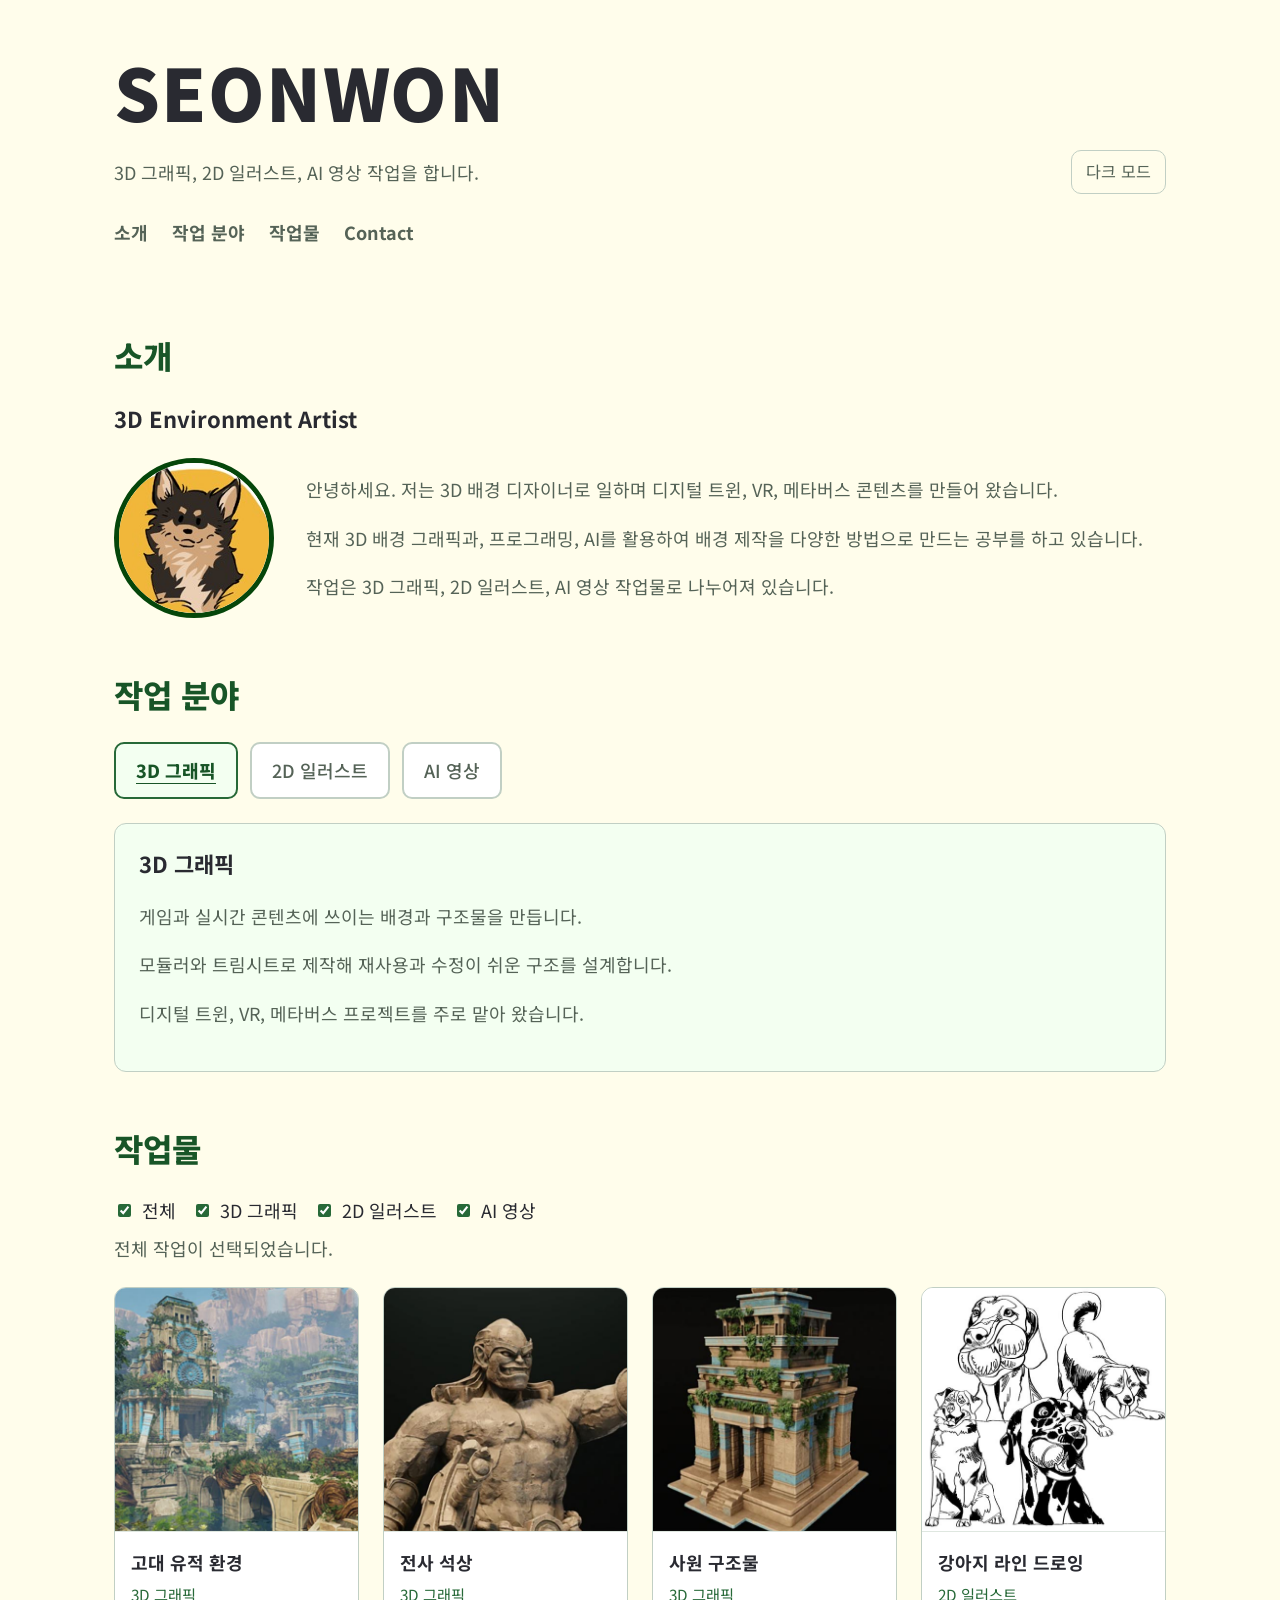
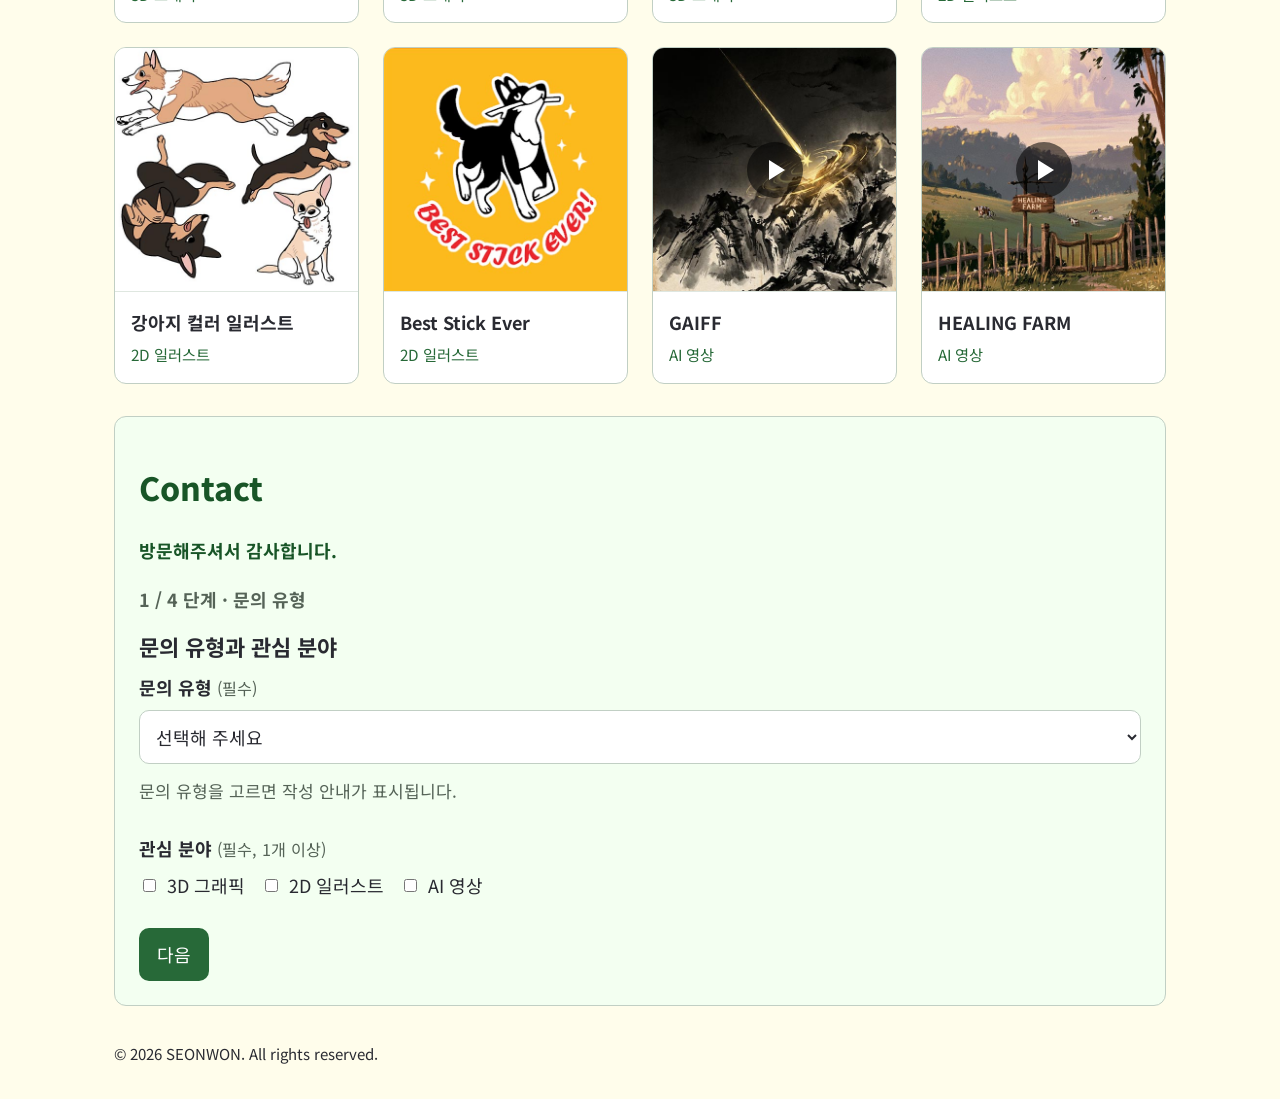
==== commit 6abef3ff: "9주차 폼UI와 입력경험 설계" ====
--- a/index.html
+++ b/index.html
@@ -49,7 +49,7 @@
 
         <div class="about-text">
           <p>안녕하세요. 저는 3D 배경 디자이너로 일하며 디지털 트윈, VR, 메타버스 콘텐츠를 만들어 왔습니다.</p>
-          <p>현재 3D 배경 그래픽과, 프로그래밍, AI를 활용하여 다양한 방법으로 제작 할 수 있는 배경 제작을 공부하고 있습니다.</p>
+          <p>현재 3D 배경 그래픽과, 프로그래밍, AI를 활용하여 배경 제작을 다양한 방법으로 만드는 공부를 하고 있습니다.</p>
           <p>작업은 3D 그래픽, 2D 일러스트, AI 영상 작업물로 나누어져 있습니다.</p>
         </div>
       </div>
@@ -198,23 +198,55 @@
         <div class="step-panel" data-step="2" hidden>
           <h3 tabindex="-1">연락 정보와 문의 내용</h3>
 
+          <!-- 칸 하나 = label + 입력 + 안내(도움말, 글자 수) + 오류 문구.
+               aria-describedby : 입력칸에 안내와 오류를 연결해 스크린리더가 함께 읽게 함 -->
           <div class="field">
             <!-- input 이벤트 : 이름 입력 -->
             <label for="visitorName">이름 <span class="required">(필수)</span></label>
-            <input type="text" id="visitorName" name="visitorName" maxlength="10" autocomplete="name" aria-required="true">
-            <p class="field-error" hidden></p>
+            <input type="text" id="visitorName" name="visitorName" maxlength="10" autocomplete="name" aria-required="true" aria-describedby="nameHelp nameError">
+            <div class="field-meta">
+              <p class="field-help" id="nameHelp">답변할 때 부를 이름입니다. 최대 10자까지 쓸 수 있습니다.</p>
+              <p class="field-count" id="nameCount">0 / 10자</p>
+            </div>
+            <p class="field-error" id="nameError" role="alert" hidden></p>
           </div>
 
           <div class="field">
             <label for="email">Email <span class="required">(필수)</span></label>
-            <input type="email" id="email" name="email" autocomplete="email" aria-required="true">
-            <p class="field-error" hidden></p>
+            <input type="email" id="email" name="email" autocomplete="email" aria-required="true" aria-describedby="emailHelp emailError">
+            <div class="field-meta">
+              <p class="field-help" id="emailHelp">답변을 받을 주소입니다. 예: name@example.com</p>
+            </div>
+            <p class="field-error" id="emailError" role="alert" hidden></p>
           </div>
 
           <div class="field">
             <label for="message">Message <span class="required">(필수)</span></label>
-            <textarea id="message" name="message" aria-required="true"></textarea>
-            <p class="field-error" hidden></p>
+            <textarea id="message" name="message" maxlength="500" aria-required="true" aria-describedby="messageHelp messageError"></textarea>
+            <div class="field-meta">
+              <p class="field-help" id="messageHelp">원하는 작업과 일정을 10자 이상 적어주세요.</p>
+              <p class="field-count" id="messageCount">0 / 500자</p>
+            </div>
+            <p class="field-error" id="messageError" role="alert" hidden></p>
+          </div>
+
+          <!-- change 이벤트 : 체크하면 SNS 입력 영역이 나타나고, 해제하면 사라짐 -->
+          <div class="sns-option">
+            <label class="checkrow">
+              <input type="checkbox" id="snsCheck" name="snsContact" value="yes" aria-controls="snsField" aria-expanded="false">
+              SNS(인스타그램·카카오톡 등)로도 답변받기
+            </label>
+          </div>
+
+          <!-- 숨겨진 동안은 disabled : Tab으로 닿지 않고, 제출 값에도 들어가지 않음 (script.js의 renderSnsField) -->
+          <div class="field" id="snsField" hidden>
+            <label for="snsId">SNS 아이디 또는 링크 <span class="required">(필수)</span></label>
+            <input type="text" id="snsId" name="snsId" maxlength="50" autocomplete="off" aria-required="true" aria-describedby="snsHelp snsError" disabled>
+            <div class="field-meta">
+              <p class="field-help" id="snsHelp">답변받을 SNS 아이디나 링크를 적어주세요. 예: @sunone.art</p>
+              <p class="field-count" id="snsCount">0 / 50자</p>
+            </div>
+            <p class="field-error" id="snsError" role="alert" hidden></p>
           </div>
 
           <div class="step-actions">
@@ -256,12 +288,21 @@
               <span class="summary-value" id="sumEmail"></span>
               <button type="button" class="edit-button" data-goto="2" aria-label="이메일 수정">수정</button>
             </li>
+            <!-- 3단계 확인 화면 : SNS 답변을 고른 경우에만 JS가 보여줌 -->
+            <li class="summary-row" id="sumSnsRow" hidden>
+              <span class="summary-label">SNS</span>
+              <span class="summary-value" id="sumSns"></span>
+              <button type="button" class="edit-button" data-goto="2" aria-label="SNS 수정">수정</button>
+            </li>
             <li class="summary-row">
               <span class="summary-label">Message</span>
               <span class="summary-value" id="sumMessage"></span>
               <button type="button" class="edit-button" data-goto="2" aria-label="메시지 수정">수정</button>
             </li>
           </ul>
+
+          <!-- 제출 상태 안내 : 저장 중 / 저장 실패 문구가 들어옴. 비어 있으면 자리를 차지하지 않음 -->
+          <p id="submitStatus" role="status"></p>
 
           <div class="step-actions">
             <button type="button" class="prev-button">이전</button>
--- a/style.css
+++ b/style.css
@@ -609,6 +609,33 @@
      cursor: not-allowed;
 }
 
+/* 저장하는 동안 잠기는 이전·수정 버튼 */
+.prev-button:disabled,
+.edit-button:disabled{
+     opacity: 0.5;
+     cursor: not-allowed;
+}
+
+/* 제출 상태 안내 : 저장 중 / 저장 실패. 비어 있으면 자리를 차지하지 않음 */
+#submitStatus{
+     margin: 0;
+     padding: 12px;
+     border-radius: 10px;
+     font-weight: 700;
+     color: var(--green-dark);
+     background-color: var(--surface-soft);
+}
+
+#submitStatus.is-error{
+     color: var(--error);
+     background-color: transparent;
+     border: 1px solid var(--error);
+}
+
+#submitStatus:empty{
+     display: none;
+}
+
 
 /* ===== Contact 4단계 흐름 ===== */
 
@@ -679,6 +706,56 @@
 [aria-invalid="true"]{
     border-color: var(--error);
     box-shadow: 0 0 0 1px var(--error);
+}
+
+/* hidden 속성이 display:flex 때문에 무시되지 않도록 따로 지정. (SNS 입력 영역) */
+.field[hidden]{
+    display: none;
+}
+
+/* 입력 칸 아래 한 줄 : 왼쪽 안내(도움말·조건 충족 문구), 오른쪽 글자 수 */
+.field-meta{
+    display: flex;
+    justify-content: space-between;
+    align-items: flex-start;
+    gap: 12px;
+    margin-top: -4px;
+    font-size: 0.9em;
+}
+
+.field-help{
+    flex: 1;
+    margin: 0;
+    color: var(--text-soft);
+}
+
+.field-count{
+    margin: 0;
+    white-space: nowrap;
+    font-weight: 700;
+    color: var(--text-soft);
+}
+
+/* 조건 충족 : 초록 테두리 + 굵은 "✓" 문구. 색만으로 구분하지 않도록 문구가 함께 바뀜 */
+.field.is-valid input,
+.field.is-valid textarea{
+    border-color: var(--green);
+}
+
+.field.is-valid .field-help{
+    font-weight: 700;
+    color: var(--success-text);
+}
+
+/* 오류가 떠 있는 동안에는 오류 문구가 우선 : 초록 표시를 걷음 (오류 테두리가 이김) */
+.field input[aria-invalid="true"],
+.field textarea[aria-invalid="true"]{
+    border-color: var(--error);
+}
+
+/* SNS 체크박스 줄 : 체크박스 글자는 굵게 하지 않음 */
+.sns-option{
+    margin-top: 4px;
 }
 
 /* 이전 / 다음 / 제출 버튼 묶음 */
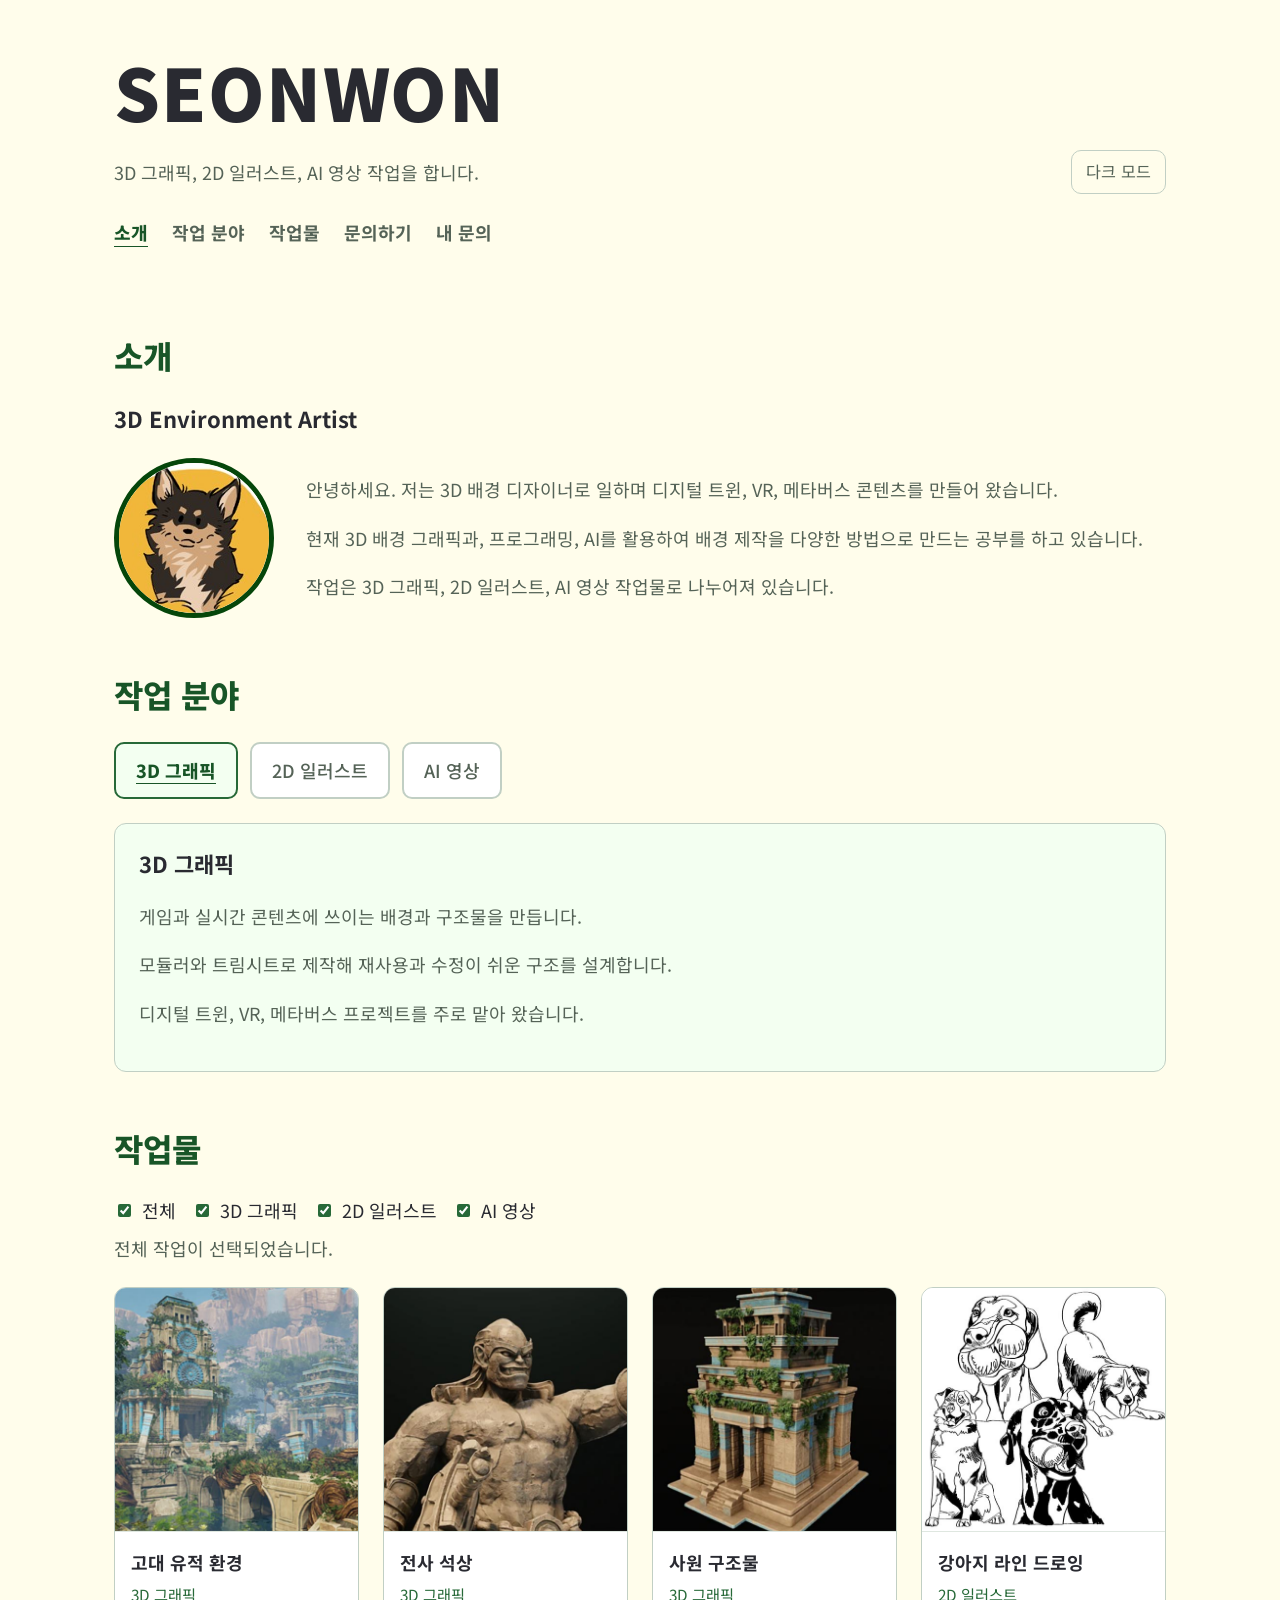
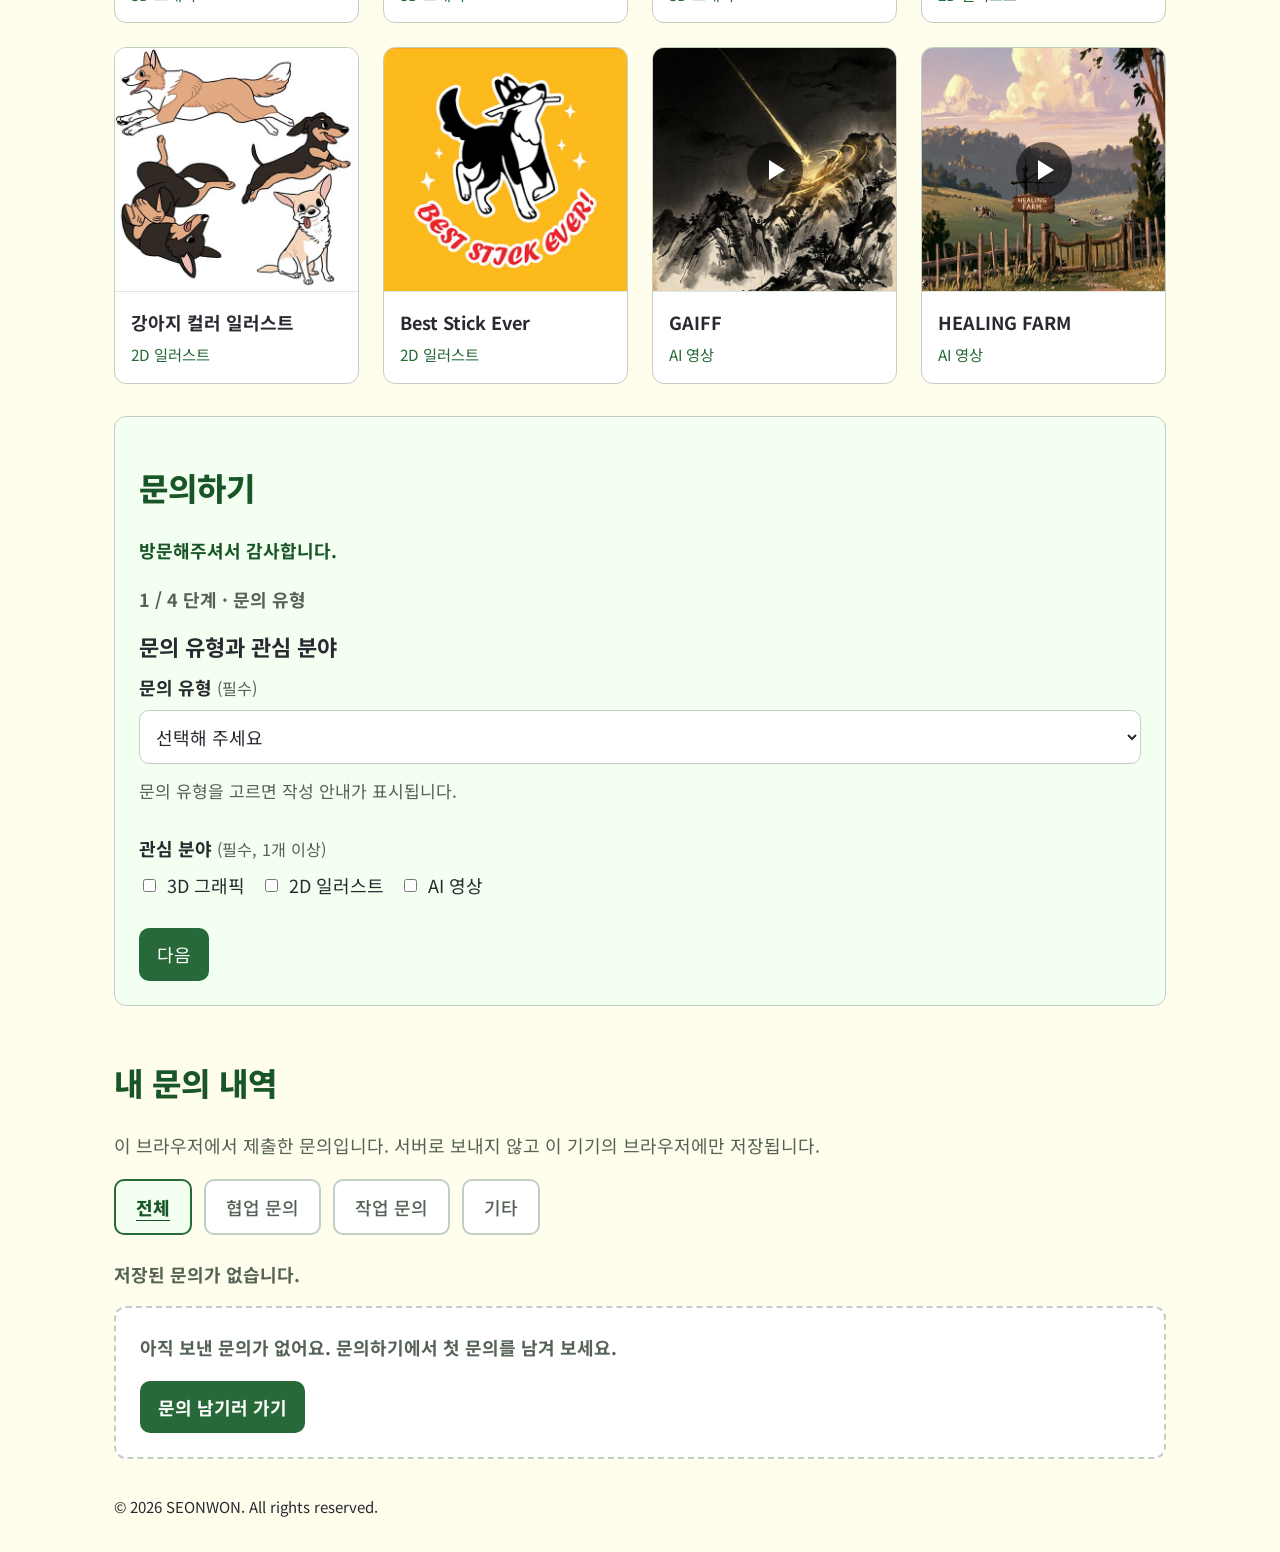
==== commit 5cd385c9: "10강 메뉴현재위치표시, 모바일메뉴, 내문의 내역 필터 추가" ====
--- a/index.html
+++ b/index.html
@@ -18,7 +18,8 @@
     사용자 : 작업물을 보러 온 사람 (채용 담당자, 협업 제안자, 동료 창작자)
     목적 : 어떤 작업을 하는 사람인지 빠르게 파악한다.
     핵심 행동 : 관심 분야를 골라 작업물을 보고, 원본으로 이동하거나 문의를 남긴다.
-    정보 순서 : 소개 > 작업 분야 > 작업물 > Contact
+    정보 순서 : 소개 > 작업 분야 > 작업물 > 문의하기 > 내 문의
+    메뉴 : 소개 / 작업 분야 / 작업물 / 문의하기 / 내 문의 (각 메뉴는 같은 이름의 영역으로 이동)
   -->
   <header>
     <h1>SEONWON</h1>
@@ -30,11 +31,18 @@
       <button id="themeButton" type="button">다크 모드</button>
     </div>
 
-    <nav aria-label="Main Navigation">
-      <a href="#about">소개</a>
-      <a href="#fields">작업 분야</a>
-      <a href="#works">작업물</a>
-      <a href="#contact">Contact</a>
+    <!-- click 이벤트 : 좁은 화면에서 메뉴 열기·닫기. JS가 켜졌을 때만 보임(script.js의 setMenuOpen) -->
+    <button type="button" id="menuToggle" class="menu-toggle" aria-controls="main-nav" aria-expanded="false" hidden>메뉴 열기</button>
+
+    <!-- 메뉴 : 현재 위치는 script.js(updateCurrentNav)가 aria-current="page"로 표시 -->
+    <nav id="main-nav" class="main-nav" aria-label="주요 메뉴">
+      <ul>
+        <li><a href="#about">소개</a></li>
+        <li><a href="#fields">작업 분야</a></li>
+        <li><a href="#works">작업물</a></li>
+        <li><a href="#contact">문의하기</a></li>
+        <li><a href="#history">내 문의</a></li>
+      </ul>
     </nav>
   </header>
 
@@ -122,14 +130,14 @@
     </section>
 
     <!--
-      연락처 : 4단계 문의 흐름
+      문의하기 : 4단계 문의 흐름
       사용자 목표 : 협업·작업 문의를 남긴다
       핵심 행동 : 유형·분야 선택 > 연락 정보 입력 > 내용 확인 후 제출
       완료 조건 : 3단계에서 제출하면 4단계 완료 화면이 표시된다
       단계 : 1 선택 > 2 입력 > 3 확인 > 4 완료 (script.js의 showStep()로 전환)
     -->
     <section id="contact" class="contact-card">
-      <h2>Contact</h2>
+      <h2>문의하기</h2>
 
       <!-- input 이벤트의 결과가 표시되는 자리 -->
       <p id="greeting" aria-live="polite">방문해주셔서 감사합니다.</p>
@@ -319,10 +327,42 @@
 
           <div class="step-actions">
             <button id="restartButton" type="button">새 문의 작성</button>
+            <!-- 제출한 문의가 목록에 들어갔는지 바로 확인하러 가는 링크 -->
+            <a href="#history" class="button-link">내 문의 내역 보기</a>
           </div>
         </div>
 
       </form>
+    </section>
+
+    <!--
+      내 문의 내역 : 제출한 문의를 목록으로 보고 유형별로 골라 봄
+      데이터 : 제출할 때 localStorage에 저장한 기록 (script.js의 saveInquiry / readSavedList)
+      필터 : 전체 / 협업 문의 / 작업 문의 / 기타 (click 이벤트, 선택 상태는 aria-pressed로 표시)
+      결과 안내 : 표시 중인 항목 수 + 결과 없음 2종 (저장된 문의가 없음 / 고른 유형에 맞는 문의가 없음)
+    -->
+    <section id="history">
+      <h2>내 문의 내역</h2>
+      <p>이 브라우저에서 제출한 문의입니다. 서버로 보내지 않고 이 기기의 브라우저에만 저장됩니다.</p>
+
+      <div class="history-filter" role="group" aria-label="문의 유형별 보기">
+        <button type="button" class="filter-button" data-filter="all" aria-pressed="true">전체</button>
+        <button type="button" class="filter-button" data-filter="collab" aria-pressed="false">협업 문의</button>
+        <button type="button" class="filter-button" data-filter="work" aria-pressed="false">작업 문의</button>
+        <button type="button" class="filter-button" data-filter="etc" aria-pressed="false">기타</button>
+      </div>
+
+      <!-- 표시 중인 항목 수 안내. 필터를 바꾸면 스크린리더가 읽어 줌 -->
+      <p id="historyStatus" role="status"></p>
+
+      <ul id="historyList" class="history-list"></ul>
+
+      <!-- 결과 없음 안내 : 문구와 다음 행동은 script.js(renderHistory)가 상황에 맞게 바꿈 -->
+      <div id="historyEmpty" class="history-empty" hidden>
+        <p id="historyEmptyText"></p>
+        <a id="historyEmptyLink" class="button-link" href="#contact">문의 남기러 가기</a>
+        <button type="button" id="historyShowAll">전체 보기</button>
+      </div>
     </section>
 
   </main>
--- a/style.css
+++ b/style.css
@@ -117,13 +117,20 @@
 }
 
 nav{
+    margin-top: 24px;
+}
+
+/* 메뉴 목록 : 목록(ul·li) 의미는 유지하고 모양만 가로로 */
+nav ul{
     display: flex;
 
     /* 메뉴 들어갈 자리가 부족하면 다음 줄로 이동 */
     flex-wrap: wrap;
 
     gap: 24px;
-    margin-top: 24px;
+    margin: 0;
+    padding: 0;
+    list-style: none;
 }
 
 nav a {
@@ -134,6 +141,33 @@
 
 nav a:hover{
     color: var(--green-dark);
+}
+
+/* 현재 위치 : hover와 달리 계속 유지되는 상태. 색 + 굵기 + 밑줄로 표시 (색만으로 구분하지 않음) */
+nav a[aria-current="page"]{
+    color: var(--green-dark);
+    font-weight: 800;
+    text-decoration: underline;
+    text-underline-offset: 6px;
+}
+
+/* 모바일 메뉴 열기·닫기 버튼 : 넓은 화면에서는 숨김, 좁은 화면 규칙(맨 아래 @media)에서 보임 */
+.menu-toggle{
+    display: none;
+    margin-top: 16px;
+    color: var(--text-soft);
+    background-color: transparent;
+    border: 1px solid var(--border);
+}
+
+.menu-toggle:hover{
+    color: var(--green-dark);
+    background-color: var(--surface-soft);
+}
+
+body.dark .menu-toggle:hover{
+    color: var(--bg);
+    background-color: var(--accent);
 }
 
 
@@ -273,7 +307,8 @@
 
 /* ===== 작업 분야 탭 ===== */
 
-.tabs {
+.tabs,
+.history-filter {
     display: flex;
 
     /* 자리가 부족하면 다음 줄로 넘어감 */
@@ -283,7 +318,8 @@
     margin-bottom: 24px;
 }
 
-.tab {
+.tab,
+.filter-button {
     padding: 12px 20px;
 
     border: 2px solid var(--border);
@@ -298,12 +334,14 @@
     cursor: pointer;
 }
 
-.tab:hover {
+.tab:hover,
+.filter-button:hover {
     background-color: var(--surface-soft);
 }
 
 /* 선택된 탭 : 색 + 굵기 + 밑줄 세 가지로 표시. 색만으로 구분하면 색각 이상이 있는 사람은 알아볼 수 없다. */
-.tab.is-active {
+.tab.is-active,
+.filter-button[aria-pressed="true"] {
     color: var(--green-dark);
     border-color: var(--green);
     background-color: var(--surface-soft);
@@ -312,7 +350,8 @@
     text-underline-offset: 5px;
 }
 
-body.dark .tab.is-active{
+body.dark .tab.is-active,
+body.dark .filter-button[aria-pressed="true"]{
     color: var(--bg);
     border-color: var(--accent);
     background-color: var(--accent);
@@ -883,6 +922,114 @@
     display: none;
 }
 
+
+/* ===== 내 문의 내역 ===== */
+
+/* 버튼처럼 보이는 링크 : 다른 자리로 이동하는 동작이므로 button이 아니라 a를 씀 */
+.button-link{
+    display: inline-block;
+    padding: 12px 18px;
+    border-radius: 10px;
+    color: #ffffff;
+    background-color: var(--green);
+    font-weight: 700;
+    text-decoration: none;
+    text-align: center;
+    transition: background-color 0.2s;
+}
+
+.button-link:hover{
+    background-color: var(--green-dark);
+}
+
+body.dark .button-link{
+    color: var(--bg);               /* 다크 모드의 밝은 초록 바탕에는 어두운 글자 */
+}
+
+body.dark .button-link:hover{
+    color: var(--bg);
+}
+
+.button-link:focus-visible{
+    outline: 3px solid var(--focus);
+    outline-offset: 2px;
+}
+
+#historyStatus{
+    margin-top: 0;
+    margin-bottom: 16px;
+    font-weight: 700;
+}
+
+.history-list{
+    list-style-type: none;
+    padding-left: 0;
+    margin: 0;
+
+    display: flex;
+    flex-direction: column;
+    gap: 12px;
+}
+
+/* display:flex가 hidden 속성을 덮어쓰기 때문에, 숨김은 따로 지정. */
+.history-list[hidden]{
+    display: none;
+}
+
+.history-item{
+    padding: 16px;
+    border: 1px solid var(--border);
+    border-radius: 12px;
+    background-color: var(--surface);
+}
+
+.history-head{
+    display: flex;
+    flex-wrap: wrap;
+    align-items: baseline;
+    justify-content: space-between;
+    gap: 4px 16px;
+}
+
+.history-type{
+    font-weight: 800;
+    color: var(--green-dark);
+}
+
+.history-date,
+.history-meta{
+    margin: 0;
+    font-size: 0.9em;
+    color: var(--text-soft);
+}
+
+.history-message{
+    margin: 8px 0 0;
+    color: var(--text);
+    overflow-wrap: anywhere;
+}
+
+/* 결과 없음 안내 : 이유 + 다음 행동 */
+.history-empty{
+    padding: 24px;
+    border: 2px dashed var(--border);
+    border-radius: 12px;
+    background-color: var(--surface);
+}
+
+.history-empty[hidden]{
+    display: none;
+}
+
+.history-empty p{
+    margin-top: 0;
+    font-weight: 700;
+}
+
+.history-empty [hidden]{
+    display: none;
+}
+
 /* 웹페이지가 표시되는 가로 폭이 768px 이하일 때만 적용 */
 @media (max-width: 768px) {
     body{
@@ -913,8 +1060,22 @@
         gap: 8px;
     }
 
+    /* 메뉴 열기·닫기 버튼 : 좁은 화면에서만 보임. hidden이면(JS가 꺼진 경우) 보이지 않고 메뉴는 그대로 펼쳐짐 */
+    .menu-toggle{
+        display: block;
+    }
+
+    .menu-toggle[hidden]{
+        display: none;
+    }
+
+    /* 접힘 상태 : 좁은 화면에서만 적용되므로 넓은 화면에서는 메뉴가 항상 보임 */
+    .main-nav.is-collapsed{
+        display: none;
+    }
+
     /*가로메뉴를 위에서 아래로 배치*/
-    nav{
+    nav ul{
         flex-direction: column;
         align-items: stretch;
         gap: 8px;
@@ -944,6 +1105,7 @@
 
     /* 아래 버튼들은 가로로 늘리지 않습니다 */
     .tab,
+    .filter-button,
     #themeButton,
     .work-button{
         width: auto;
@@ -956,6 +1118,18 @@
     
     #submitButton{
         align-self: stretch;
+    }
+
+    /* 필터 버튼은 줄바꿈되며 나열하되 누르는 영역은 확보 */
+    .filter-button{
+        min-height: 44px;
+    }
+
+    /* 버튼형 링크는 버튼처럼 가로로 채우고 누르는 영역을 확보 */
+    .button-link{
+        display: block;
+        min-height: 48px;
+        padding-top: 12px;
     }
     
     .modal{
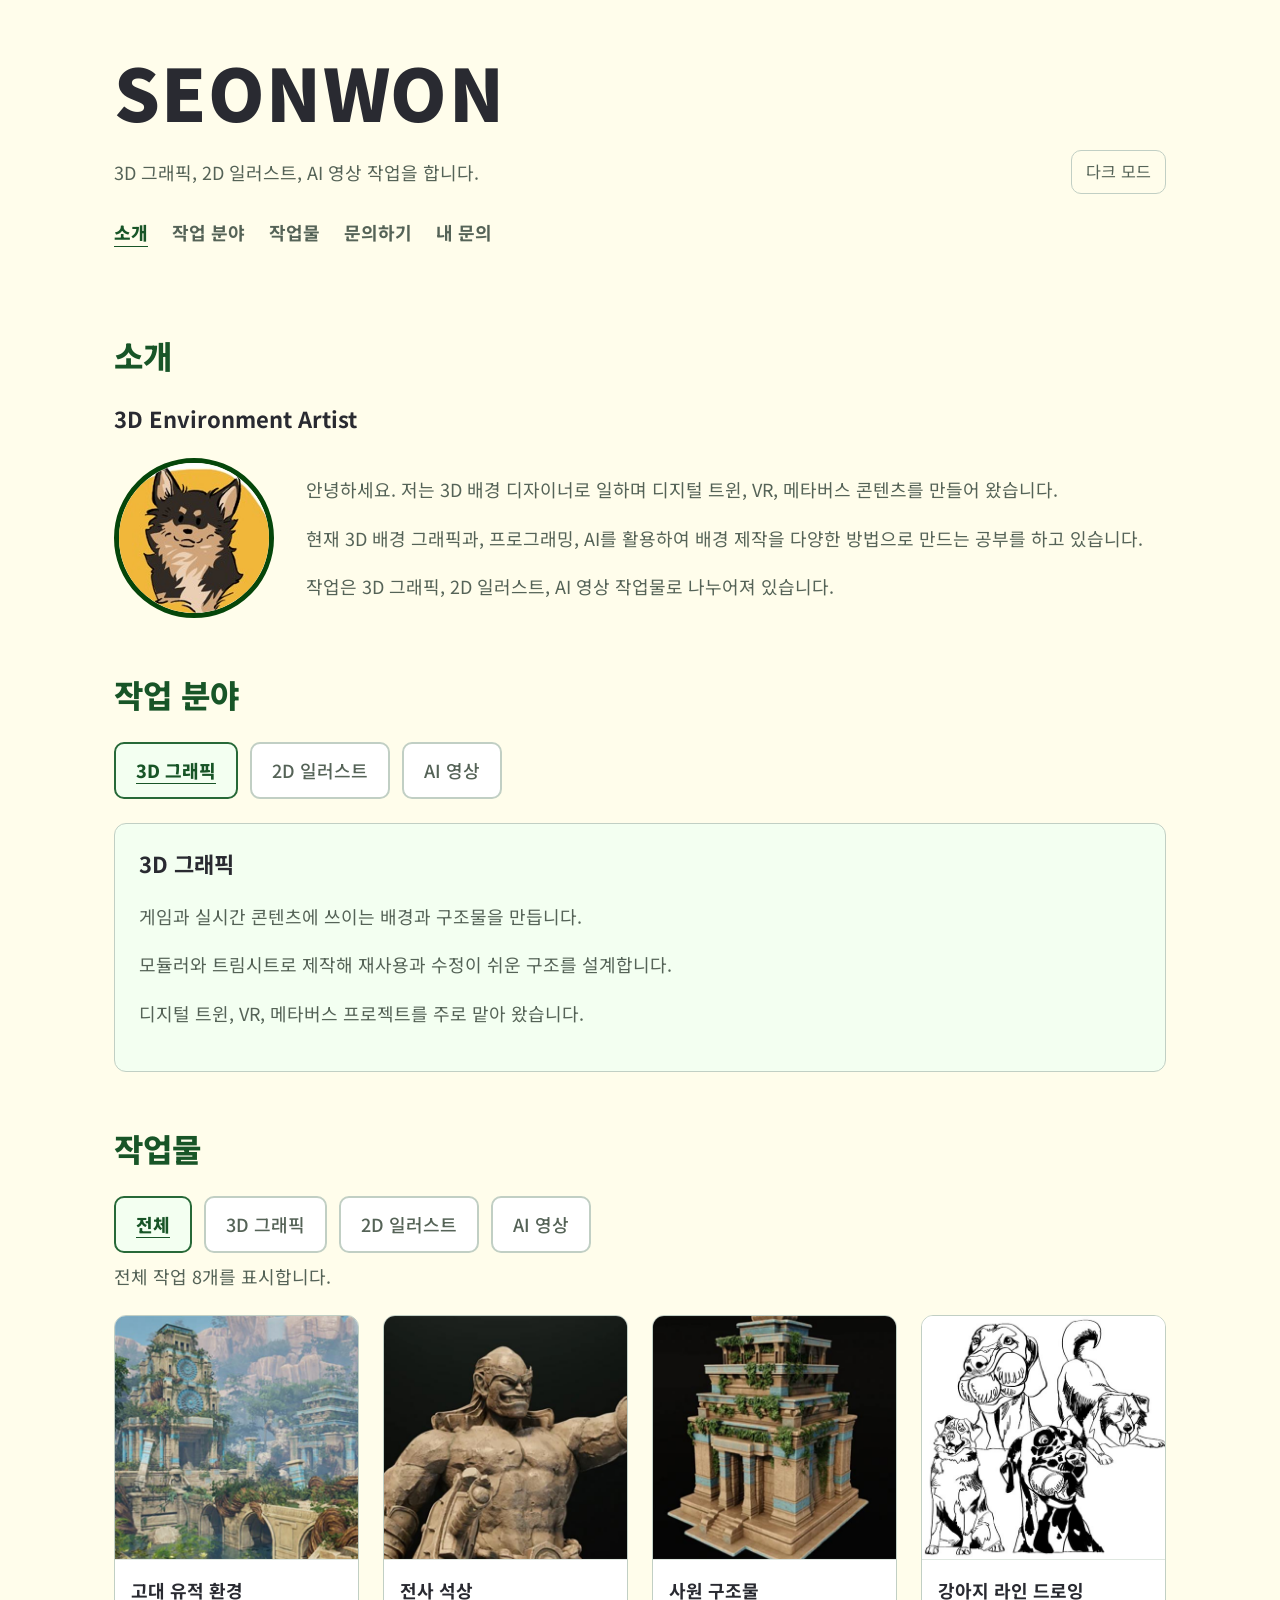
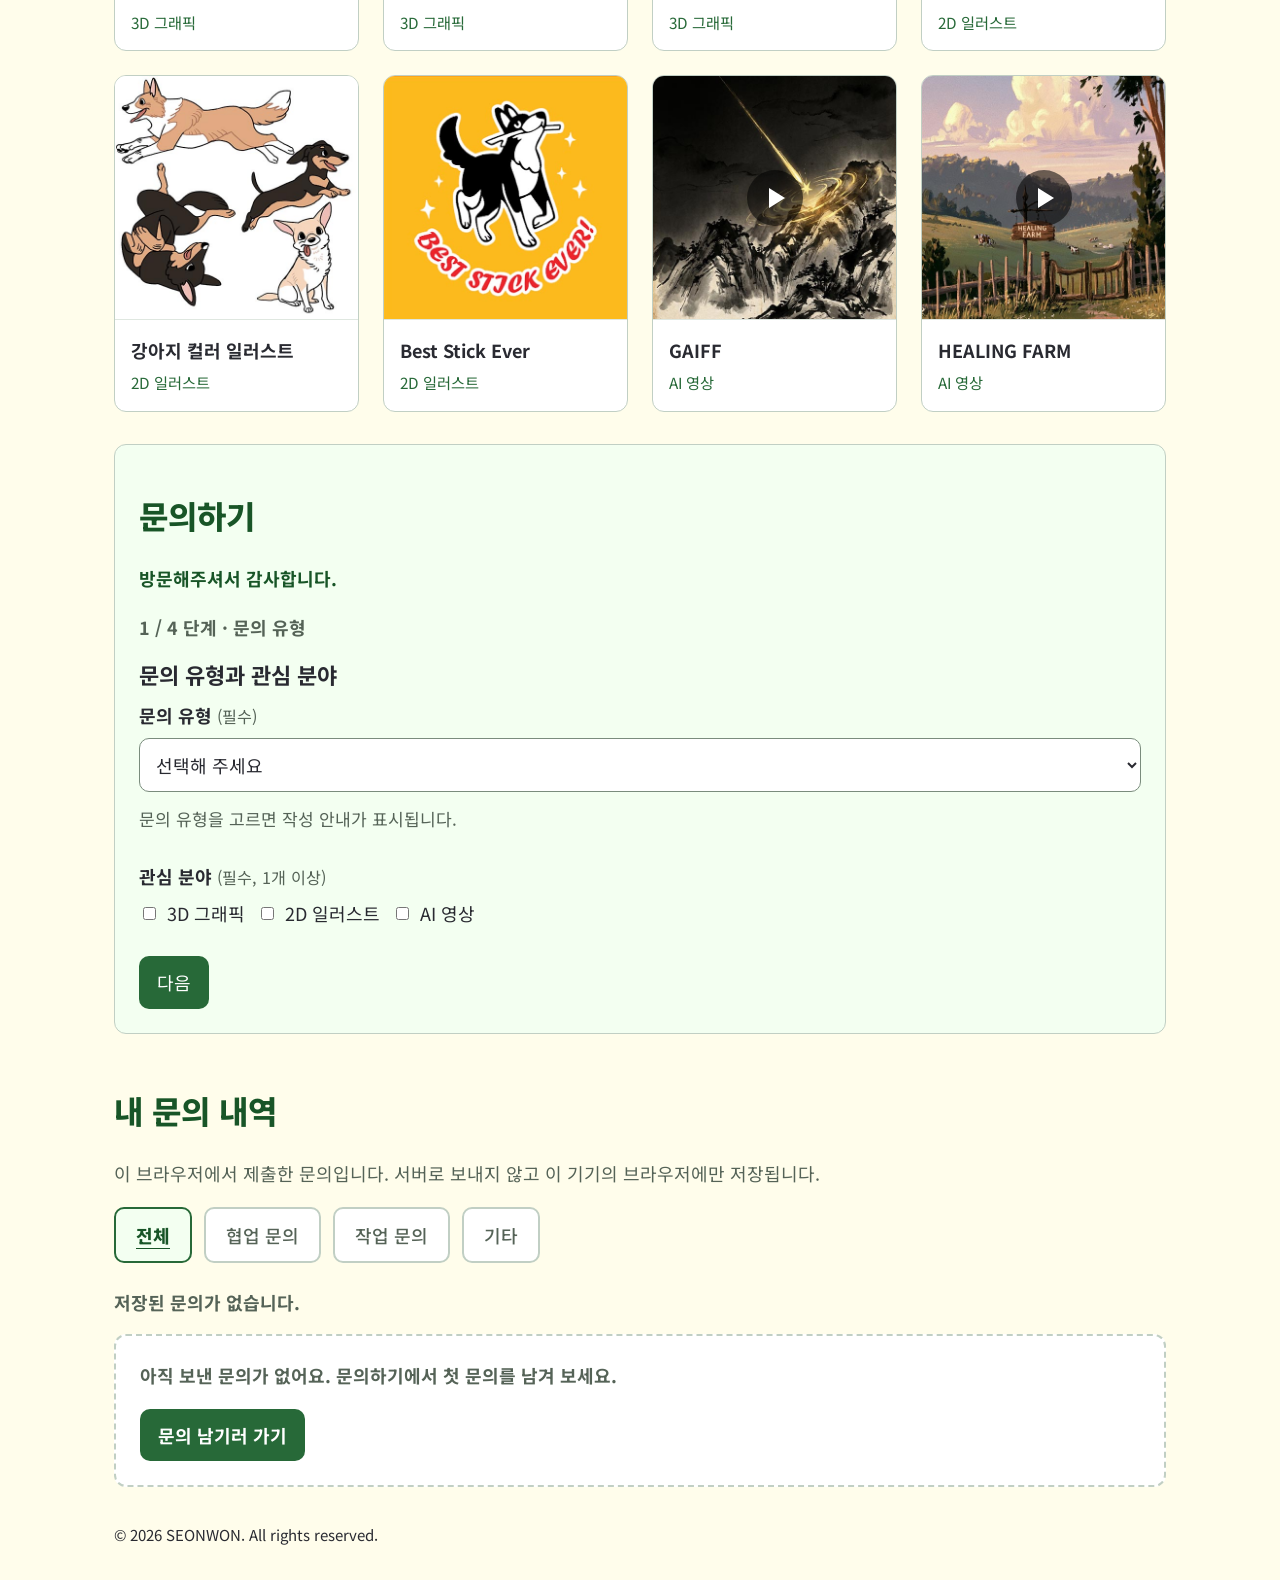
==== commit de4ebf13: "색 대비 개선, alt 적용, 초점 이동, 탭 ARIA, 작업물 필터 버튼화" ====
--- a/index.html
+++ b/index.html
@@ -53,7 +53,7 @@
       <h3>3D Environment Artist</h3>
 
       <div class="about-row">
-        <img src="assets/images/profile.jpg" alt="SEONWON 프로필 이미지">
+        <img src="assets/images/profile.jpg" alt="SEONWON 프로필: 강아지 일러스트 아이콘">
 
         <div class="about-text">
           <p>안녕하세요. 저는 3D 배경 디자이너로 일하며 디지털 트윈, VR, 메타버스 콘텐츠를 만들어 왔습니다.</p>
@@ -69,26 +69,27 @@
 
       <!-- click 이벤트 : 탭 전환 -->
       <div class="tabs" role="tablist" aria-label="작업 분야 선택">
-        <button type="button" class="tab is-active" data-target="#field-3d" aria-selected="true">3D 그래픽</button>
-        <button type="button" class="tab" data-target="#field-illust" aria-selected="false">2D 일러스트</button>
-        <button type="button" class="tab" data-target="#field-video" aria-selected="false">AI 영상</button>
-      </div>
-
-      <div id="field-3d" class="panel is-active">
+        <!-- role="tab" : 스크린리더에 탭이라고 알림. 선택된 탭만 Tab 키로 닿고, 탭 사이는 ←/→/Home/End 키로 이동 -->
+        <button type="button" class="tab is-active" role="tab" id="tab-3d" aria-controls="field-3d" aria-selected="true" data-target="#field-3d">3D 그래픽</button>
+        <button type="button" class="tab" role="tab" id="tab-illust" aria-controls="field-illust" aria-selected="false" tabindex="-1" data-target="#field-illust">2D 일러스트</button>
+        <button type="button" class="tab" role="tab" id="tab-video" aria-controls="field-video" aria-selected="false" tabindex="-1" data-target="#field-video">AI 영상</button>
+      </div>
+
+      <div id="field-3d" class="panel is-active" role="tabpanel" aria-labelledby="tab-3d">
         <h3>3D 그래픽</h3>
         <p>게임과 실시간 콘텐츠에 쓰이는 배경과 구조물을 만듭니다.</p>
         <p>모듈러와 트림시트로 제작해 재사용과 수정이 쉬운 구조를 설계합니다.</p>
         <p>디지털 트윈, VR, 메타버스 프로젝트를 주로 맡아 왔습니다.</p>
       </div>
 
-      <div id="field-illust" class="panel" hidden>
+      <div id="field-illust" class="panel" role="tabpanel" aria-labelledby="tab-illust" hidden>
         <h3>2D 일러스트</h3>
         <p>동물을 주제로 한 드로잉과 굿즈 디자인 작업을 합니다.</p>
         <p>드로잉과 일러스트 작업으로 스티커와 엽서 등의 굿즈를 제작중 입니다.</p>
         <p>무념무개라는 이름으로 작업을 올리고 있습니다.</p>
       </div>
 
-      <div id="field-video" class="panel" hidden>
+      <div id="field-video" class="panel" role="tabpanel" aria-labelledby="tab-video" hidden>
         <h3>AI 영상</h3>
         <p>AI 도구를 활용해 짧은 영상을 만듭니다.</p>
         <p>장면의 분위기와 연출을 직접 설계하고 다듬는 과정을 거칩니다.</p>
@@ -100,30 +101,15 @@
     <section id="works">
       <h2>작업물</h2>
 
-      <!-- change 이벤트 : 분야 필터 -->
-      <div class="work-filter">
-        <label class="checkrow">
-          <input type="checkbox" id="checkAll" checked>
-          전체
-        </label>
-
-        <label class="checkrow">
-          <input type="checkbox" class="category-check" value="3d" checked>
-          3D 그래픽
-        </label>
-
-        <label class="checkrow">
-          <input type="checkbox" class="category-check" value="illust" checked>
-          2D 일러스트
-        </label>
-
-        <label class="checkrow">
-          <input type="checkbox" class="category-check" value="video" checked>
-          AI 영상
-        </label>
-      </div>
-
-      <p id="filterStatus" aria-live="polite">전체 작업이 선택되었습니다.</p>
+      <!-- click 이벤트 : 분야 필터. 선택된 버튼은 aria-pressed="true"이고 글씨·테두리·밑줄도 달라짐 -->
+      <div class="work-filter" role="group" aria-label="작업 분야별 보기">
+        <button type="button" class="filter-button" data-category="all" aria-pressed="true">전체</button>
+        <button type="button" class="filter-button" data-category="3d" aria-pressed="false">3D 그래픽</button>
+        <button type="button" class="filter-button" data-category="illust" aria-pressed="false">2D 일러스트</button>
+        <button type="button" class="filter-button" data-category="video" aria-pressed="false">AI 영상</button>
+      </div>
+
+      <p id="filterStatus" role="status">전체 작업 8개를 표시합니다.</p>
 
       <!-- 카드는 script.js가 채웁니다 -->
       <ul id="workGrid" class="work-grid"></ul>
@@ -248,11 +234,11 @@
 
           <!-- 숨겨진 동안은 disabled : Tab으로 닿지 않고, 제출 값에도 들어가지 않음 (script.js의 renderSnsField) -->
           <div class="field" id="snsField" hidden>
-            <label for="snsId">SNS 아이디 또는 링크 <span class="required">(필수)</span></label>
-            <input type="text" id="snsId" name="snsId" maxlength="50" autocomplete="off" aria-required="true" aria-describedby="snsHelp snsError" disabled>
+            <label for="snsId">SNS 계정명 또는 주소 <span class="required">(필수)</span></label>
+            <input type="text" id="snsId" name="snsId" maxlength="100" autocomplete="off" aria-required="true" aria-describedby="snsHelp snsError" disabled>
             <div class="field-meta">
-              <p class="field-help" id="snsHelp">답변받을 SNS 아이디나 링크를 적어주세요. 예: @sunone.art</p>
-              <p class="field-count" id="snsCount">0 / 50자</p>
+              <p class="field-help" id="snsHelp">답변받을 SNS 계정명이나 주소 중 하나를 적어주세요. 계정명 예: @sunone.art / 주소 예: https://www.instagram.com/sunone.art</p>
+              <p class="field-count" id="snsCount">0 / 100자</p>
             </div>
             <p class="field-error" id="snsError" role="alert" hidden></p>
           </div>
--- a/style.css
+++ b/style.css
@@ -15,7 +15,10 @@
     --green-dark: #185527;    /* 제목, hover */
     --green-deep: #05460a;    /* 가장 진한 초록 */
 
-    --focus: #5a9c6b;         /* 포커스 테두리 (배경과 확실히 달라야 함) */
+    --focus: #3d7d4e;         /* 포커스 테두리 (배경과 확실히 달라야 함) : 배경 대비 4.8:1 */
+
+    --on-green: #ffffff;      /* 초록 버튼 위 글자색 (대비 6.6:1 이상) */
+    --input-border: #7a8c7d;  /* 입력 칸 테두리 : 배경과 3:1 이상 (WCAG 비텍스트 대비) */
 
     --success-text: #185527;
     --success-bg: #e3f5e6;
@@ -42,6 +45,9 @@
     --green-deep: #8cc47e;
 
     --focus: #c4b77e;
+
+    --on-green: #21271f;      /* 다크 모드의 연두 버튼 위에는 어두운 글자 (대비 7.5:1) */
+    --input-border: #8a968a;
 
     --success-text: #d7f0d9;
     --success-bg: #2f4433;
@@ -239,7 +245,7 @@
     padding: 12px;
     color: var(--text);
     background-color: var(--surface);
-    border: 1px solid var(--border);
+    border: 1px solid var(--input-border);
     border-radius: 10px;
 }
 
@@ -252,7 +258,7 @@
     padding: 12px 18px;
     border: none;
     border-radius: 10px;
-    color: #ffffff;
+    color: var(--on-green);
     background-color: var(--green);
     cursor: pointer;
     transition: background-color 0.2s, transform 0.2s;
@@ -280,6 +286,12 @@
     outline-offset: 2px;
 }
 
+/* 링크도 키보드로 이동할 때 같은 모양의 초점 표시를 보여 줌 (마우스 클릭에는 나타나지 않음) */
+a:focus-visible{
+    outline: 3px solid var(--focus);
+    outline-offset: 2px;
+}
+
 button:active {
     transform: translateY(1px);
 }
@@ -308,6 +320,7 @@
 /* ===== 작업 분야 탭 ===== */
 
 .tabs,
+.work-filter,
 .history-filter {
     display: flex;
 
@@ -372,9 +385,6 @@
 /* ===== 작업물 필터 ===== */
 
 .work-filter{
-    display: flex;
-    flex-wrap: wrap;
-    gap: 16px;
     margin-bottom: 8px;
 }
 
@@ -764,11 +774,14 @@
 
 .field-help{
     flex: 1;
+    min-width: 0;              /* 긴 주소 예시가 줄바꿈되지 않아 글자 수를 칸 밖으로 밀어내지 않도록 */
     margin: 0;
     color: var(--text-soft);
+    overflow-wrap: anywhere;
 }
 
 .field-count{
+    flex-shrink: 0;
     margin: 0;
     white-space: nowrap;
     font-weight: 700;
@@ -930,7 +943,7 @@
     display: inline-block;
     padding: 12px 18px;
     border-radius: 10px;
-    color: #ffffff;
+    color: var(--on-green);
     background-color: var(--green);
     font-weight: 700;
     text-decoration: none;
@@ -1084,12 +1097,6 @@
     nav a{
         /*링크 글자 주변에도 누를 수 있는 여백 추가*/
         padding: 8px 0;
-    }
-
-    /* 작업 분야 필터를 한 열로 배치 */
-    .work-filter{
-        flex-direction: column;
-        gap: 8px;
     }
 
     /* 작업 카드를 한 열로 배치 */
